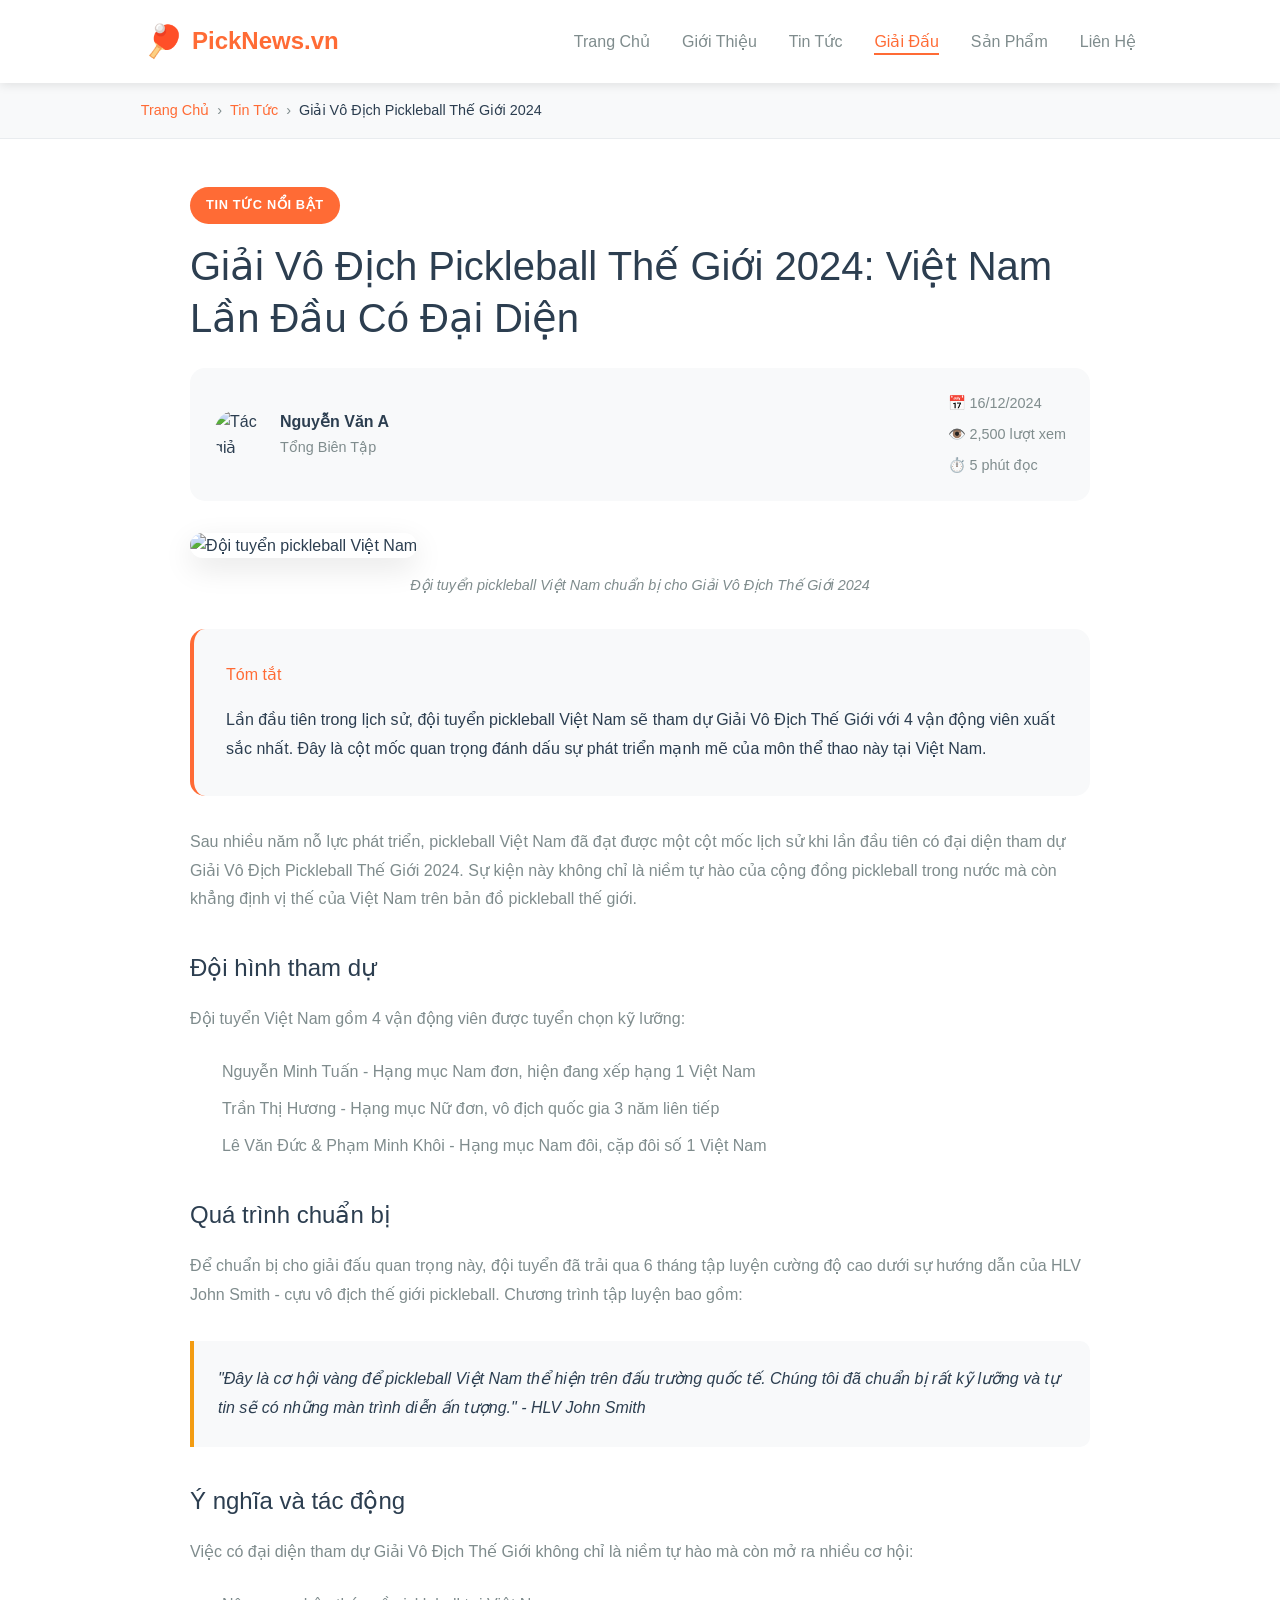
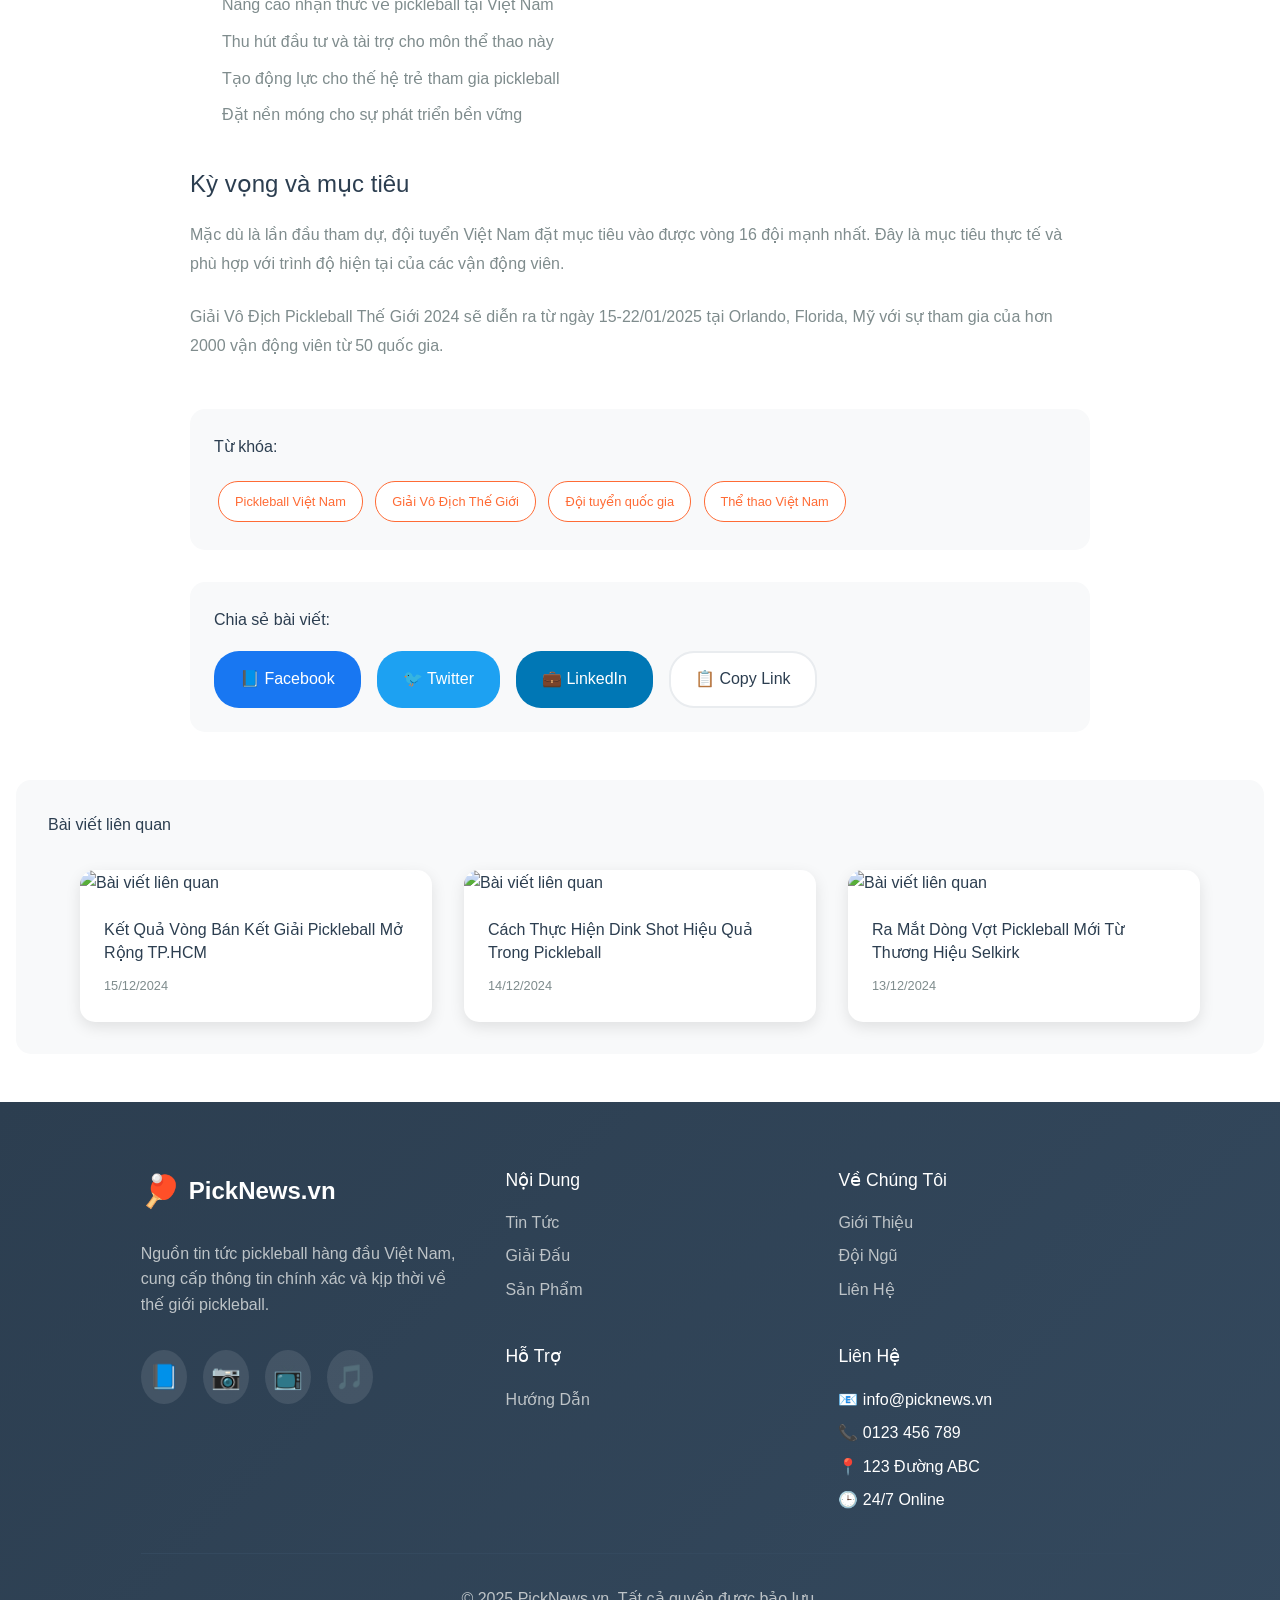
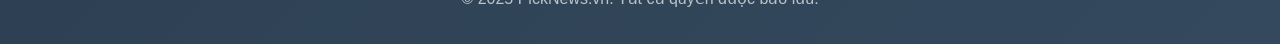
==== chi-tiet-tin-tuc.html @ 02cec7b0 "09" ====
<!DOCTYPE html>
<html lang="vi">
<head>
    <meta charset="UTF-8">
    <meta name="viewport" content="width=device-width, initial-scale=1.0">
    <title>Giải Vô Địch Pickleball Thế Giới 2024 - PickNews.vn</title>
    <link rel="stylesheet" href="./asset/css/reset.css">
    <link rel="stylesheet" href="./asset/css/style.css">
</head>
<body>
    <nav class="navbar">
        <div class="nav-content">
            <div class="logo">
                <span class="logo-icon">🏓</span>
                <span class="logo-text">PickNews.vn</span>
            </div>
            <button class="mobile-menu-btn" aria-label="Toggle menu">
                <span></span>
                <span></span>
                <span></span>
            </button>
            <ul class="nav-links">
                <li><a href="index.html" class="nav-link">Trang Chủ</a></li>
                <li><a href="gioi-thieu.html" class="nav-link">Giới Thiệu</a></li>
                <li><a href="tin-tuc.html" class="nav-link">Tin Tức</a></li>
                <li><a href="giai-dau.html" class="nav-link active">Giải Đấu</a></li>
                <li><a href="san-pham.html" class="nav-link">Sản Phẩm</a></li>
                <li><a href="lien-he.html" class="nav-link">Liên Hệ</a></li>
                <!-- <li><a href="lien-he.html" class="nav-link cta-button">Liên Hệ</a></li> -->
            </ul>
        </div>
    </nav>

    <!-- Breadcrumb -->
    <section class="breadcrumb">
        <div class="breadcrumb-content">
            <a href="index.html">Trang Chủ</a>
            <span>›</span>
            <a href="tin-tuc.html">Tin Tức</a>
            <span>›</span>
            <span>Giải Vô Địch Pickleball Thế Giới 2024</span>
        </div>
    </section>

    <!-- Article Detail -->
    <article class="article-detail">
        <div class="article-container">
            <div class="article-header">
                <span class="article-category">Tin Tức Nổi Bật</span>
                <h1>Giải Vô Địch Pickleball Thế Giới 2024: Việt Nam Lần Đầu Có Đại Diện</h1>
                <div class="article-meta">
                    <div class="author-info">
                        <img src="https://images.pexels.com/photos/220453/pexels-photo-220453.jpeg?auto=compress&cs=tinysrgb&w=100&h=100&dpr=2" alt="Tác giả">
                        <div>
                            <span class="author-name">Nguyễn Văn A</span>
                            <span class="author-title">Tổng Biên Tập</span>
                        </div>
                    </div>
                    <div class="article-stats">
                        <span class="article-date">📅 16/12/2024</span>
                        <span class="article-views">👁️ 2,500 lượt xem</span>
                        <span class="reading-time">⏱️ 5 phút đọc</span>
                    </div>
                </div>
            </div>

            <div class="article-image">
                <img src="https://images.pexels.com/photos/8007401/pexels-photo-8007401.jpeg?auto=compress&cs=tinysrgb&w=1200&h=600&dpr=2" alt="Đội tuyển pickleball Việt Nam">
                <p class="image-caption">Đội tuyển pickleball Việt Nam chuẩn bị cho Giải Vô Địch Thế Giới 2024</p>
            </div>

            <div class="article-content">
                <div class="article-summary">
                    <h3>Tóm tắt</h3>
                    <p>Lần đầu tiên trong lịch sử, đội tuyển pickleball Việt Nam sẽ tham dự Giải Vô Địch Thế Giới với 4 vận động viên xuất sắc nhất. Đây là cột mốc quan trọng đánh dấu sự phát triển mạnh mẽ của môn thể thao này tại Việt Nam.</p>
                </div>

                <div class="article-body">
                    <p>Sau nhiều năm nỗ lực phát triển, pickleball Việt Nam đã đạt được một cột mốc lịch sử khi lần đầu tiên có đại diện tham dự Giải Vô Địch Pickleball Thế Giới 2024. Sự kiện này không chỉ là niềm tự hào của cộng đồng pickleball trong nước mà còn khẳng định vị thế của Việt Nam trên bản đồ pickleball thế giới.</p>

                    <h3>Đội hình tham dự</h3>
                    <p>Đội tuyển Việt Nam gồm 4 vận động viên được tuyển chọn kỹ lưỡng:</p>
                    <ul>
                        <li><strong>Nguyễn Minh Tuấn</strong> - Hạng mục Nam đơn, hiện đang xếp hạng 1 Việt Nam</li>
                        <li><strong>Trần Thị Hương</strong> - Hạng mục Nữ đơn, vô địch quốc gia 3 năm liên tiếp</li>
                        <li><strong>Lê Văn Đức & Phạm Minh Khôi</strong> - Hạng mục Nam đôi, cặp đôi số 1 Việt Nam</li>
                    </ul>

                    <h3>Quá trình chuẩn bị</h3>
                    <p>Để chuẩn bị cho giải đấu quan trọng này, đội tuyển đã trải qua 6 tháng tập luyện cường độ cao dưới sự hướng dẫn của HLV John Smith - cựu vô địch thế giới pickleball. Chương trình tập luyện bao gồm:</p>
                    
                    <blockquote>
                        "Đây là cơ hội vàng để pickleball Việt Nam thể hiện trên đấu trường quốc tế. Chúng tôi đã chuẩn bị rất kỹ lưỡng và tự tin sẽ có những màn trình diễn ấn tượng." - HLV John Smith
                    </blockquote>

                    <h3>Ý nghĩa và tác động</h3>
                    <p>Việc có đại diện tham dự Giải Vô Địch Thế Giới không chỉ là niềm tự hào mà còn mở ra nhiều cơ hội:</p>
                    <ol>
                        <li>Nâng cao nhận thức về pickleball tại Việt Nam</li>
                        <li>Thu hút đầu tư và tài trợ cho môn thể thao này</li>
                        <li>Tạo động lực cho thế hệ trẻ tham gia pickleball</li>
                        <li>Đặt nền móng cho sự phát triển bền vững</li>
                    </ol>

                    <h3>Kỳ vọng và mục tiêu</h3>
                    <p>Mặc dù là lần đầu tham dự, đội tuyển Việt Nam đặt mục tiêu vào được vòng 16 đội mạnh nhất. Đây là mục tiêu thực tế và phù hợp với trình độ hiện tại của các vận động viên.</p>

                    <p>Giải Vô Địch Pickleball Thế Giới 2024 sẽ diễn ra từ ngày 15-22/01/2025 tại Orlando, Florida, Mỹ với sự tham gia của hơn 2000 vận động viên từ 50 quốc gia.</p>
                </div>

                <div class="article-tags">
                    <h4>Từ khóa:</h4>
                    <span class="tag">Pickleball Việt Nam</span>
                    <span class="tag">Giải Vô Địch Thế Giới</span>
                    <span class="tag">Đội tuyển quốc gia</span>
                    <span class="tag">Thể thao Việt Nam</span>
                </div>

                <div class="article-share">
                    <h4>Chia sẻ bài viết:</h4>
                    <div class="share-buttons">
                        <a href="#" class="share-btn facebook">📘 Facebook</a>
                        <a href="#" class="share-btn twitter">🐦 Twitter</a>
                        <a href="#" class="share-btn linkedin">💼 LinkedIn</a>
                        <a href="#" class="share-btn copy">📋 Copy Link</a>
                    </div>
                </div>
            </div>
        </div>

        <!-- Related Articles -->
        <section class="related-articles">
            <h3>Bài viết liên quan</h3>
            <div class="related-grid">
                <article class="related-card">
                    <img src="https://images.pexels.com/photos/8007398/pexels-photo-8007398.jpeg?auto=compress&cs=tinysrgb&w=400&h=250&dpr=2" alt="Bài viết liên quan">
                    <div class="related-content">
                        <h4>Kết Quả Vòng Bán Kết Giải Pickleball Mở Rộng TP.HCM</h4>
                        <span class="related-date">15/12/2024</span>
                    </div>
                </article>
                <article class="related-card">
                    <img src="https://images.pexels.com/photos/8007399/pexels-photo-8007399.jpeg?auto=compress&cs=tinysrgb&w=400&h=250&dpr=2" alt="Bài viết liên quan">
                    <div class="related-content">
                        <h4>Cách Thực Hiện Dink Shot Hiệu Quả Trong Pickleball</h4>
                        <span class="related-date">14/12/2024</span>
                    </div>
                </article>
                <article class="related-card">
                    <img src="https://images.pexels.com/photos/8007400/pexels-photo-8007400.jpeg?auto=compress&cs=tinysrgb&w=400&h=250&dpr=2" alt="Bài viết liên quan">
                    <div class="related-content">
                        <h4>Ra Mắt Dòng Vợt Pickleball Mới Từ Thương Hiệu Selkirk</h4>
                        <span class="related-date">13/12/2024</span>
                    </div>
                </article>
            </div>
        </section>
    </article>

    <footer class="footer">
        <div class="footer-content">
            <div class="footer-brand">
                <div class="logo">
                    <span class="logo-icon">🏓</span>
                    <span class="logo-text">PickNews.vn</span>
                </div>
                <p>Nguồn tin tức pickleball hàng đầu Việt Nam, cung cấp thông tin chính xác và kịp thời về thế giới pickleball.</p>
                <div class="social-links">
                    <a href="#" aria-label="Facebook">📘</a>
                    <a href="#" aria-label="Instagram">📷</a>
                    <a href="#" aria-label="YouTube">📺</a>
                    <a href="#" aria-label="TikTok">🎵</a>
                </div>
            </div>
            <div class="footer-links">
                <div class="link-group">
                    <h4>Nội Dung</h4>
                    <ul>
                        <li><a href="tin-tuc.html">Tin Tức</a></li>
                        <li><a href="giai-dau.html">Giải Đấu</a></li>
                        <li><a href="san-pham.html">Sản Phẩm</a></li>
                    </ul>
                </div>
                <div class="link-group">
                    <h4>Về Chúng Tôi</h4>
                    <ul>
                        <li><a href="gioi-thieu.html">Giới Thiệu</a></li>
                        <li><a href="#">Đội Ngũ</a></li>
                        <li><a href="lien-he.html">Liên Hệ</a></li>
                </div>
                <div class="link-group">
                    <h4>Hỗ Trợ</h4>
                    <ul>
                        <li><a href="#">Hướng Dẫn</a></li>
                    </ul>
                </div>
                <div class="link-group">
                    <h4>Liên Hệ</h4>
                    <ul>
                        <li>📧 info@picknews.vn</li>
                        <li>📞 0123 456 789</li>
                        <li>📍 123 Đường ABC</li>
                        <li>🕒 24/7 Online</li>
                    </ul>
                </div>
            </div>
        </div>
        <div class="footer-bottom">
            <p>&copy; 2025 PickNews.vn. Tất cả quyền được bảo lưu.</p>
        </div>
    </footer>

    <script src="./asset/js/main.js"></script>
</body>
</html>
---- asset/css/style.css ----
/* Reset and base styles */
:root {
    --primary-color: #ff6b35;
    --primary-dark: #e55a2b;
    --secondary-color: #4a90e2;
    --accent-color: #f39c12;
    --text-primary: #2c3e50;
    --text-secondary: #7f8c8d;
    --bg-light: #f8f9fa;
    --white: #ffffff;
    --success: #27ae60;
    --warning: #f39c12;
    --error: #e74c3c;
    --shadow: rgba(0, 0, 0, 0.1);
    --shadow-hover: rgba(0, 0, 0, 0.15);
    --border-light: #e9ecef;
    --max-width-page: calc(100% - 20%);
}

* {
    margin: 0;
    padding: 0;
    box-sizing: border-box;
}

html {
    scroll-behavior: smooth;
}

body {
    font-family: -apple-system, BlinkMacSystemFont, 'Segoe UI', Roboto, 'Helvetica Neue', Arial, sans-serif;
    line-height: 1.6;
    color: var(--text-primary);
}

/* Navigation */
.navbar {
    position: sticky;
    top: 0;
    background: var(--white);
    box-shadow: 0 2px 10px var(--shadow);
    z-index: 1000;
    transition: all 0.3s ease;
}

.nav-content {
    /* max-width: 1880px; */
    max-width: var(--max-width-page);
    margin: 0 auto;
    padding: 1rem;
    display: flex;
    justify-content: space-between;
    align-items: center;
}

.logo {
    display: flex;
    align-items: center;
    font-weight: 700;
    font-size: 1.5rem;
    color: var(--primary-color);
    text-decoration: none;
}

.logo-icon {
    margin-right: 0.5rem;
    font-size: 2rem;
}

.nav-links {
    display: flex;
    list-style: none;
    align-items: center;
    gap: 2rem;
}

.nav-links a {
    text-decoration: none;
    color: var(--text-secondary);
    font-weight: 500;
    transition: color 0.3s ease;
    position: relative;
}

.nav-links a:hover,
.nav-links a.active {
    color: var(--primary-color);
}

.nav-links a::after {
    content: '';
    position: absolute;
    width: 0;
    height: 2px;
    bottom: -5px;
    left: 0;
    background-color: var(--primary-color);
    transition: width 0.3s ease;
}

.nav-links a:hover::after,
.nav-links a.active::after {
    width: 100%;
}

.cta-button {
    background: var(--primary-color) !important;
    color: var(--white) !important;
    padding: 0.75rem 1.5rem !important;
    border-radius: 25px !important;
    transition: all 0.3s ease !important;
    box-shadow: 0 4px 15px rgba(255, 107, 53, 0.3);
}

.cta-button:hover {
    background: var(--primary-dark) !important;
    transform: translateY(-2px);
    box-shadow: 0 6px 20px rgba(255, 107, 53, 0.4);
}

.cta-button::after {
    display: none !important;
}

.mobile-menu-btn {
    display: none;
    background: none;
    border: none;
    cursor: pointer;
    padding: 0.5rem;
}

.mobile-menu-btn span {
    display: block;
    width: 24px;
    height: 3px;
    background: var(--primary-color);
    margin: 4px 0;
    transition: 0.3s;
    border-radius: 2px;
}
/* breadcrumb */
.breadcrumb {
    background: var(--bg-light);
    padding: 1rem;
    border-bottom: 1px solid var(--border-light);
}

.breadcrumb-content {
    max-width: var(--max-width-page);
    margin: 0 auto;
    display: flex;
    align-items: center;
    gap: 0.5rem;
    font-size: 0.9rem;
}

.breadcrumb-content a {
    color: var(--primary-color);
    text-decoration: none;
    transition: color 0.3s ease;
}

.breadcrumb-content a:hover {
    color: var(--primary-dark);
}

.breadcrumb-content span:not(:last-child) {
    color: var(--text-secondary);
}

.breadcrumb-content span:last-child {
    color: var(--text-primary);
    font-weight: 500;
}


/* Page Header */
.page-header {
    background: linear-gradient(135deg, var(--primary-color), var(--primary-dark));
    color: var(--white);
    padding: 2rem 1rem 2rem;
    text-align: center;
}

.page-header-content h1 {
    font-size: 3rem;
    font-weight: 800;
    margin-bottom: 1rem;
}

.page-header-content p {
    font-size: 1.2rem;
    opacity: 0.9;
    max-width: calc(100% - 30%);
    margin: 0 auto;
}

/* Hero Section */
.hero {
    display: grid;
    grid-template-columns: 1fr 1fr;
    gap: 3rem;
    /* max-width: 1280px; */
    max-width: var(--max-width-page);
    margin: 0 auto;
    padding: 5rem 1rem;
    align-items: center;
    min-height: 80vh;
}

.hero-content h1 {
    font-size: 3.5rem;
    line-height: 1.2;
    margin-bottom: 1.5rem;
    font-weight: 800;
}

.highlight {
    color: var(--primary-color);
    position: relative;
}

.highlight::after {
    content: '';
    position: absolute;
    bottom: 0;
    left: 0;
    width: 100%;
    height: 3px;
    background: linear-gradient(90deg, var(--primary-color), var(--accent-color));
    border-radius: 2px;
}

.hero-content p {
    font-size: 1.25rem;
    color: var(--text-secondary);
    margin-bottom: 2.5rem;
    line-height: 1.7;
}

.cta-buttons {
    display: flex;
    gap: 1rem;
    flex-wrap: wrap;
}

.primary-button, .secondary-button {
    display: inline-flex;
    align-items: center;
    padding: 1rem 2rem;
    border-radius: 25px;
    font-weight: 600;
    text-decoration: none;
    transition: all 0.3s ease;
    font-size: 1.1rem;
}

.primary-button {
    background: linear-gradient(135deg, var(--primary-color), var(--primary-dark));
    color: var(--white);
    box-shadow: 0 4px 15px rgba(255, 107, 53, 0.3);
}

.primary-button:hover {
    transform: translateY(-3px);
    box-shadow: 0 8px 25px rgba(255, 107, 53, 0.4);
}

.secondary-button {
    background: var(--white);
    color: var(--primary-color);
    border: 2px solid var(--primary-color);
}

.secondary-button:hover {
    background: var(--primary-color);
    color: var(--white);
    transform: translateY(-2px);
}

.hero-image img {
    width: 100%;
    height: auto;
    border-radius: 20px;
    box-shadow: 0 20px 40px var(--shadow);
    transition: transform 0.3s ease;
}

.hero-image img:hover {
    transform: scale(1.02);
}

/* Stats Section */
.stats-section {
    background: var(--bg-light);
    padding: 3rem 1rem;
}

.stats-container {
    /* max-width: 1280px; */
    max-width: var(--max-width-page);
    margin: 0 auto;
    display: grid;
    grid-template-columns: repeat(auto-fit, minmax(200px, 1fr));
    gap: 2rem;
}

.stat-item {
    text-align: center;
    padding: 2rem;
    background: var(--white);
    border-radius: 15px;
    box-shadow: 0 10px 30px var(--shadow);
    transition: transform 0.3s ease;
}

.stat-item:hover {
    transform: translateY(-5px);
}

.stat-number {
    display: block;
    font-size: 2.5rem;
    font-weight: 800;
    color: var(--primary-color);
    margin-bottom: 0.5rem;
}

.stat-label {
    font-size: 1rem;
    color: var(--text-secondary);
    text-transform: uppercase;
    letter-spacing: 0.05em;
    font-weight: 600;
}

/* Section Header */
.section-header {
    text-align: center;
    max-width: 600px;
    margin: 0 auto 4rem;
}

.section-header h2 {
    color: var(--primary-color);
    font-size: 1rem;
    text-transform: uppercase;
    letter-spacing: 0.1em;
    margin-bottom: 1rem;
    font-weight: 600;
}

.section-header p {
    font-size: 2.5rem;
    font-weight: 800;
    color: var(--text-primary);
    line-height: 1.3;
}

/* Featured News */
.featured-news {
    padding: 5rem 1rem;
    background: var(--white);
}

.news-grid {
    display: grid;
    grid-template-columns: repeat(auto-fit, minmax(350px, 1fr));
    gap: 2rem;
    /* max-width: 1280px; */
    max-width: var(--max-width-page);
    margin: 0 auto;
}

.news-card {
    background: var(--white);
    border-radius: 20px;
    overflow: hidden;
    box-shadow: 0 10px 30px var(--shadow);
    transition: all 0.3s ease;
    border: 1px solid var(--border-light);
}

.news-card:hover {
    transform: translateY(-10px);
    box-shadow: 0 20px 40px var(--shadow-hover);
}

.news-card.featured {
    grid-column: span 2;
    display: grid;
    grid-template-columns: 1fr 1fr;
    gap: 0;
}

.news-card img {
    width: 100%;
    height: 250px;
    object-fit: cover;
}

.news-card.featured img {
    height: 100%;
}

.news-content {
    padding: 2rem;
}

.news-category {
    display: inline-block;
    background: var(--primary-color);
    color: var(--white);
    padding: 0.5rem 1rem;
    border-radius: 20px;
    font-size: 0.8rem;
    font-weight: 600;
    text-transform: uppercase;
    letter-spacing: 0.05em;
    margin-bottom: 1rem;
}

.news-category.featured {
    background: var(--accent-color);
}

.news-card h3 {
    font-size: 1.3rem;
    margin-bottom: 1rem;
    color: var(--text-primary);
    line-height: 1.4;
}

.news-card.featured h3 {
    font-size: 1.5rem;
}

.news-card p {
    color: var(--text-secondary);
    margin-bottom: 1.5rem;
    line-height: 1.6;
}

.news-meta {
    display: flex;
    align-items: center;
    gap: 1rem;
    font-size: 0.9rem;
    color: var(--text-secondary);
    margin-bottom: 1rem;
}

.read-more {
    color: var(--primary-color);
    text-decoration: none;
    font-weight: 600;
    transition: color 0.3s ease;
}

.read-more:hover {
    color: var(--primary-dark);
}

.section-cta {
    text-align: center;
    margin-top: 3rem;
}

.news-btn{
    padding: 0.75rem 1.5rem;
    border-radius: 25px;
    text-decoration: none;
    font-weight: 600;
    transition: all 0.3s ease;
    text-align: center;
    margin-left: auto;
    width: 150px;
    background: var(--primary-color);
    color: var(--white);
}
.news-btn:hover{
    background: var(--primary-dark);
    transform: translateY(-2px);
}

/* Quick Links */
.quick-links {
    background: var(--bg-light);
    padding: 5rem 1rem;
}

.quick-links-grid {
    display: grid;
    grid-template-columns: repeat(auto-fit, minmax(250px, 1fr));
    gap: 2rem;
    /* max-width: 1280px; */
    max-width: var(--max-width-page);
    margin: 0 auto;
}

.quick-link-card {
    background: var(--white);
    padding: 2.5rem;
    border-radius: 20px;
    text-align: center;
    text-decoration: none;
    color: var(--text-primary);
    box-shadow: 0 10px 30px var(--shadow);
    transition: all 0.3s ease;
    border: 1px solid var(--border-light);
}

.quick-link-card:hover {
    transform: translateY(-10px);
    box-shadow: 0 20px 40px var(--shadow-hover);
    color: var(--text-primary);
}

.quick-link-icon {
    font-size: 3rem;
    margin-bottom: 1.5rem;
}

.quick-link-card h3 {
    font-size: 1.3rem;
    margin-bottom: 1rem;
    color: var(--primary-color);
}

.quick-link-card p {
    color: var(--text-secondary);
    line-height: 1.6;
}


/* Article Detail */
.article-detail {
    padding: 3rem 1rem;
    background: var(--white);
}

.article-container {
    max-width: 900px;
    margin: 0 auto;
}

.article-header {
    margin-bottom: 2rem;
}

.article-category {
    display: inline-block;
    background: var(--primary-color);
    color: var(--white);
    padding: 0.5rem 1rem;
    border-radius: 20px;
    font-size: 0.8rem;
    font-weight: 600;
    text-transform: uppercase;
    letter-spacing: 0.05em;
    margin-bottom: 1rem;
}

.article-header h1 {
    font-size: 2.5rem;
    line-height: 1.3;
    margin-bottom: 1.5rem;
    color: var(--text-primary);
}

.article-meta {
    display: flex;
    justify-content: space-between;
    align-items: center;
    padding: 1.5rem;
    background: var(--bg-light);
    border-radius: 15px;
    margin-bottom: 2rem;
}

.author-info {
    display: flex;
    align-items: center;
    gap: 1rem;
}

.author-info img {
    width: 50px;
    height: 50px;
    border-radius: 50%;
    object-fit: cover;
}

.author-name {
    display: block;
    font-weight: 600;
    color: var(--text-primary);
}

.author-title {
    font-size: 0.9rem;
    color: var(--text-secondary);
}

.article-stats {
    display: flex;
    flex-direction: column;
    gap: 0.5rem;
    font-size: 0.9rem;
    color: var(--text-secondary);
}

.article-image {
    margin-bottom: 2rem;
}

.article-image img {
    width: 100%;
    height: auto;
    border-radius: 15px;
    box-shadow: 0 10px 30px var(--shadow);
}

.image-caption {
    text-align: center;
    font-style: italic;
    color: var(--text-secondary);
    margin-top: 1rem;
    font-size: 0.9rem;
}

.article-content {
    line-height: 1.8;
}

.article-summary {
    background: var(--bg-light);
    padding: 2rem;
    border-radius: 15px;
    margin-bottom: 2rem;
    border-left: 4px solid var(--primary-color);
}

.article-summary h3 {
    color: var(--primary-color);
    margin-bottom: 1rem;
}

.article-body h3 {
    color: var(--text-primary);
    margin: 2rem 0 1rem;
    font-size: 1.5rem;
}

.article-body p {
    margin-bottom: 1.5rem;
    color: var(--text-secondary);
}

.article-body ul,
.article-body ol {
    margin: 1.5rem 0;
    padding-left: 2rem;
}

.article-body li {
    margin-bottom: 0.5rem;
    color: var(--text-secondary);
}

.article-body blockquote {
    background: var(--bg-light);
    border-left: 4px solid var(--accent-color);
    padding: 1.5rem;
    margin: 2rem 0;
    font-style: italic;
    border-radius: 0 10px 10px 0;
}

.article-tags {
    margin: 3rem 0 2rem;
    padding: 1.5rem;
    background: var(--bg-light);
    border-radius: 15px;
}

.article-tags h4 {
    margin-bottom: 1rem;
    color: var(--text-primary);
}

.tag {
    display: inline-block;
    background: var(--white);
    color: var(--primary-color);
    padding: 0.5rem 1rem;
    border-radius: 20px;
    font-size: 0.8rem;
    margin: 0.25rem;
    border: 1px solid var(--primary-color);
    transition: all 0.3s ease;
}

.tag:hover {
    background: var(--primary-color);
    color: var(--white);
}

.article-share {
    margin: 2rem 0;
    padding: 1.5rem;
    background: var(--bg-light);
    border-radius: 15px;
}

.article-share h4 {
    margin-bottom: 1rem;
    color: var(--text-primary);
}

.share-buttons {
    display: flex;
    gap: 1rem;
    flex-wrap: wrap;
}

.share-btn {
    display: flex;
    align-items: center;
    gap: 0.5rem;
    padding: 0.75rem 1.5rem;
    border-radius: 25px;
    text-decoration: none;
    font-weight: 500;
    transition: all 0.3s ease;
    border: 2px solid transparent;
}

.share-btn.facebook {
    background: #1877f2;
    color: var(--white);
}

.share-btn.twitter {
    background: #1da1f2;
    color: var(--white);
}

.share-btn.linkedin {
    background: #0077b5;
    color: var(--white);
}

.share-btn.copy {
    background: var(--white);
    color: var(--text-primary);
    border-color: var(--border-light);
}

.share-btn:hover {
    transform: translateY(-2px);
    box-shadow: 0 5px 15px var(--shadow);
}

/* Tournament Detail */
.tournament-detail {
    padding: 3rem 1rem;
    background: var(--white);
}

.tournament-detail-container {
    max-width: var(--max-width-page);
    margin: 0 auto;
}

.tournament-hero {
    display: grid;
    grid-template-columns: 1fr 1fr;
    gap: 3rem;
    margin-bottom: 3rem;
    align-items: center;
}

.tournament-hero-image {
    position: relative;
    overflow: hidden;
    border-radius: 20px;
}

.tournament-hero-image img {
    width: 100%;
    height: 400px;
    object-fit: cover;
}

.tournament-status-badge {
    position: absolute;
    top: 1rem;
    right: 1rem;
}

.status {
    padding: 0.75rem 1.5rem;
    border-radius: 25px;
    font-weight: 600;
    font-size: 0.9rem;
    text-transform: uppercase;
    letter-spacing: 0.05em;
}

.status.upcoming {
    background: var(--secondary-color);
    color: var(--white);
}

.status.ongoing {
    background: var(--error);
    color: var(--white);
    animation: pulse 2s infinite;
}

.status.completed {
    background: var(--success);
    color: var(--white);
}

.tournament-hero-content h1 {
    font-size: 2.5rem;
    margin-bottom: 1rem;
    color: var(--text-primary);
    line-height: 1.3;
}

.tournament-description {
    font-size: 1.1rem;
    color: var(--text-secondary);
    margin-bottom: 2rem;
    line-height: 1.7;
}

.tournament-quick-info {
    display: grid;
    grid-template-columns: repeat(2, 1fr);
    gap: 1.5rem;
    margin-bottom: 2rem;
}

.info-item {
    display: flex;
    align-items: center;
    gap: 1rem;
    padding: 1rem;
    background: var(--bg-light);
    border-radius: 10px;
}

.info-icon {
    font-size: 1.5rem;
    flex-shrink: 0;
}

.info-item strong {
    display: block;
    color: var(--text-primary);
    margin-bottom: 0.25rem;
}

.info-item span:last-child {
    color: var(--text-secondary);
    font-size: 0.9rem;
}

.tournament-actions {
    display: flex;
    gap: 1rem;
    flex-wrap: wrap;
}

/* Tournament Tabs */
.tournament-tabs {
    display: flex;
    gap: 1rem;
    margin-bottom: 2rem;
    border-bottom: 2px solid var(--border-light);
    overflow-x: auto;
}

.tournament-tab-btn {
    background: none;
    border: none;
    padding: 1rem 2rem;
    font-weight: 600;
    color: var(--text-secondary);
    cursor: pointer;
    transition: all 0.3s ease;
    border-bottom: 3px solid transparent;
    white-space: nowrap;
}

.tournament-tab-btn:hover,
.tournament-tab-btn.active {
    color: var(--primary-color);
    border-bottom-color: var(--primary-color);
}

.tournament-tab-content {
    min-height: 400px;
}

.tab-panel {
    display: none;
}

.tab-panel.active {
    display: block;
}

/* Overview Content */
.overview-content {
    display: grid;
    grid-template-columns: 2fr 1fr;
    gap: 3rem;
}

.overview-main h3,
.overview-main h4 {
    color: var(--text-primary);
    margin-bottom: 1rem;
}

.overview-main h3 {
    font-size: 1.8rem;
}

.overview-main h4 {
    font-size: 1.3rem;
    margin-top: 2rem;
}

.overview-main p {
    color: var(--text-secondary);
    margin-bottom: 1.5rem;
    line-height: 1.7;
}

.overview-main ul {
    margin: 1.5rem 0;
    padding-left: 1.5rem;
}

.overview-main li {
    color: var(--text-secondary);
    margin-bottom: 0.5rem;
}

.overview-sidebar {
    display: flex;
    flex-direction: column;
    gap: 2rem;
}

.info-box {
    background: var(--bg-light);
    padding: 2rem;
    border-radius: 15px;
}

.info-box h4 {
    color: var(--text-primary);
    margin-bottom: 1.5rem;
    font-size: 1.2rem;
}

.contact-item {
    display: flex;
    align-items: center;
    gap: 0.75rem;
    margin-bottom: 1rem;
    color: var(--text-secondary);
}

.contact-icon {
    font-size: 1.2rem;
}

.sponsors {
    display: flex;
    flex-direction: column;
    gap: 0.75rem;
}

.sponsor-item {
    padding: 0.75rem;
    background: var(--white);
    border-radius: 8px;
    font-weight: 500;
    color: var(--text-primary);
}

/* Schedule Content */
.schedule-content h3 {
    color: var(--text-primary);
    margin-bottom: 2rem;
    font-size: 1.8rem;
}

.schedule-day {
    margin-bottom: 3rem;
}

.schedule-day h4 {
    color: var(--primary-color);
    margin-bottom: 1.5rem;
    font-size: 1.3rem;
    padding-bottom: 0.5rem;
    border-bottom: 2px solid var(--primary-color);
}

.schedule-events {
    display: flex;
    flex-direction: column;
    gap: 1rem;
}

.schedule-event {
    display: grid;
    grid-template-columns: 120px 1fr 150px;
    gap: 1rem;
    padding: 1rem;
    background: var(--bg-light);
    border-radius: 10px;
    align-items: center;
}

.event-time {
    font-weight: 600;
    color: var(--primary-color);
    font-size: 0.9rem;
}

.event-title {
    color: var(--text-primary);
    font-weight: 500;
}

.event-location {
    color: var(--text-secondary);
    font-size: 0.9rem;
    text-align: right;
}

/* Categories Content */
.categories-content h3 {
    color: var(--text-primary);
    margin-bottom: 2rem;
    font-size: 1.8rem;
}

.categories-grid {
    display: grid;
    grid-template-columns: repeat(auto-fit, minmax(300px, 1fr));
    gap: 2rem;
}

.category-card {
    background: var(--white);
    border: 2px solid var(--border-light);
    border-radius: 15px;
    padding: 2rem;
    transition: all 0.3s ease;
}

.category-card:hover {
    border-color: var(--primary-color);
    transform: translateY(-5px);
    box-shadow: 0 10px 30px var(--shadow);
}

.category-card h4 {
    color: var(--primary-color);
    margin-bottom: 1.5rem;
    font-size: 1.3rem;
}

.category-details p {
    margin-bottom: 0.75rem;
    color: var(--text-secondary);
}

.category-details strong {
    color: var(--text-primary);
}

/* Prizes Content */
.prizes-content h3 {
    color: var(--text-primary);
    margin-bottom: 2rem;
    font-size: 1.8rem;
}

.prize-breakdown {
    display: flex;
    flex-direction: column;
    gap: 3rem;
}

.prize-category h4 {
    color: var(--primary-color);
    margin-bottom: 1.5rem;
    font-size: 1.3rem;
}

.prize-list {
    display: flex;
    flex-direction: column;
    gap: 1rem;
}

.prize-item {
    display: flex;
    justify-content: space-between;
    align-items: center;
    padding: 1rem 1.5rem;
    background: var(--bg-light);
    border-radius: 10px;
    border-left: 4px solid var(--border-light);
}

.prize-item.gold {
    border-left-color: #ffd700;
    background: linear-gradient(90deg, rgba(255, 215, 0, 0.1), var(--bg-light));
}

.prize-item.silver {
    border-left-color: #c0c0c0;
    background: linear-gradient(90deg, rgba(192, 192, 192, 0.1), var(--bg-light));
}

.prize-item.bronze {
    border-left-color: #cd7f32;
    background: linear-gradient(90deg, rgba(205, 127, 50, 0.1), var(--bg-light));
}

.position {
    font-weight: 600;
    color: var(--text-primary);
}

.amount {
    font-weight: 700;
    color: var(--primary-color);
    font-size: 1.1rem;
}

.additional-prizes {
    margin-top: 2rem;
}

.additional-prizes h4 {
    color: var(--text-primary);
    margin-bottom: 1.5rem;
    font-size: 1.3rem;
}

.special-prizes {
    display: flex;
    flex-direction: column;
    gap: 1rem;
}

.special-prize {
    display: flex;
    justify-content: space-between;
    align-items: center;
    padding: 1rem 1.5rem;
    background: var(--white);
    border: 2px solid var(--accent-color);
    border-radius: 10px;
}

.prize-name {
    font-weight: 600;
    color: var(--text-primary);
}

.prize-desc {
    color: var(--accent-color);
    font-weight: 600;
}

/* Registration Content */
.registration-content h3 {
    color: var(--text-primary);
    margin-bottom: 2rem;
    font-size: 1.8rem;
}

.registration-info {
    display: grid;
    grid-template-columns: repeat(auto-fit, minmax(300px, 1fr));
    gap: 2rem;
    margin-bottom: 3rem;
}

.registration-steps h4,
.registration-requirements h4,
.registration-fees h4,
.payment-info h4 {
    color: var(--primary-color);
    margin-bottom: 1rem;
    font-size: 1.2rem;
}

.registration-steps ol,
.registration-requirements ul {
    padding-left: 1.5rem;
}

.registration-steps li,
.registration-requirements li {
    margin-bottom: 0.75rem;
    color: var(--text-secondary);
    line-height: 1.6;
}

.fee-table {
    display: flex;
    flex-direction: column;
    gap: 0.75rem;
}

.fee-row {
    display: flex;
    justify-content: space-between;
    align-items: center;
    padding: 1rem;
    background: var(--bg-light);
    border-radius: 8px;
}

.fee-row span:first-child {
    color: var(--text-primary);
    font-weight: 500;
}

.fee-row span:last-child {
    color: var(--primary-color);
    font-weight: 600;
}

.bank-info {
    background: var(--bg-light);
    padding: 1.5rem;
    border-radius: 10px;
    border-left: 4px solid var(--primary-color);
}

.bank-info p {
    margin-bottom: 0.5rem;
    color: var(--text-secondary);
}

.bank-info strong {
    color: var(--text-primary);
}

.registration-cta {
    text-align: center;
    padding: 2rem;
    background: var(--bg-light);
    border-radius: 15px;
}

.tournament-btn.large {
    font-size: 1.2rem;
    padding: 1.25rem 3rem;
}

.deadline-note {
    margin-top: 1rem;
    color: var(--error);
    font-weight: 600;
}

/* Related Articles */
.related-articles {
    margin-top: 3rem;
    padding: 2rem;
    background: var(--bg-light);
    border-radius: 15px;
}

.related-articles h3 {
    margin-bottom: 2rem;
    color: var(--text-primary);
}

.related-grid {
    display: grid;
    grid-template-columns: repeat(auto-fit, minmax(250px, 1fr));
    gap: 1.5rem;
}

.related-card {
    background: var(--white);
    border-radius: 15px;
    overflow: hidden;
    box-shadow: 0 5px 15px var(--shadow);
    transition: transform 0.3s ease;
    text-decoration: none;
    color: inherit;
}

.related-card:hover {
    transform: translateY(-5px);
}

.related-card img {
    width: 100%;
    height: 150px;
    object-fit: cover;
}

.related-content {
    padding: 1.5rem;
}

.related-content h4 {
    font-size: 1rem;
    margin-bottom: 0.5rem;
    color: var(--text-primary);
    line-height: 1.4;
}

.related-date {
    font-size: 0.8rem;
    color: var(--text-secondary);
}

/* Product Detail */
.product-detail {
    padding: 3rem 1rem;
    background: var(--white);
}

.product-detail-container {
    max-width: var(--max-width-page);
    margin: 0 auto;
}

.product-gallery {
    display: grid;
    grid-template-columns: 1fr;
    gap: 1rem;
    margin-bottom: 3rem;
}

.main-image {
    position: relative;
    overflow: hidden;
    border-radius: 20px;
}

.main-image img {
    width: 100%;
    height: 500px;
    object-fit: cover;
}

.product-badges {
    position: absolute;
    top: 1rem;
    left: 1rem;
    display: flex;
    flex-direction: column;
    gap: 0.5rem;
}

.badge {
    padding: 0.5rem 1rem;
    border-radius: 20px;
    font-size: 0.8rem;
    font-weight: 600;
    text-transform: uppercase;
    color: var(--white);
}

.badge.featured {
    background: var(--accent-color);
}

.badge.bestseller {
    background: var(--success);
}

.thumbnail-images {
    display: flex;
    gap: 1rem;
    overflow-x: auto;
    padding: 1rem 0;
}

.thumbnail {
    width: 100px;
    height: 75px;
    object-fit: cover;
    border-radius: 8px;
    cursor: pointer;
    opacity: 0.7;
    transition: all 0.3s ease;
    border: 2px solid transparent;
    flex-shrink: 0;
}

.thumbnail:hover,
.thumbnail.active {
    opacity: 1;
    border-color: var(--primary-color);
}

.product-info {
    display: grid;
    grid-template-columns: 1fr 1fr;
    gap: 3rem;
    margin-bottom: 3rem;
}

.product-header {
    margin-bottom: 2rem;
}

.product-brand {
    color: var(--primary-color);
    font-weight: 600;
    text-transform: uppercase;
    font-size: 0.9rem;
    letter-spacing: 0.05em;
}

.product-info h1 {
    font-size: 2.2rem;
    margin: 0.5rem 0 1rem;
    color: var(--text-primary);
    line-height: 1.3;
}

.product-rating {
    display: flex;
    align-items: center;
    gap: 1rem;
    margin-bottom: 1.5rem;
}

.stars {
    color: var(--accent-color);
    font-size: 1.2rem;
}

.rating-score {
    font-weight: 600;
    color: var(--text-primary);
}

.rating-count {
    color: var(--text-secondary);
}

.view-reviews {
    color: var(--primary-color);
    text-decoration: none;
    font-weight: 500;
}

.view-reviews:hover {
    text-decoration: underline;
}

.product-price {
    margin-bottom: 1.5rem;
}

.current-price {
    font-size: 2rem;
    font-weight: 800;
    color: var(--primary-color);
    margin-right: 1rem;
}

.original-price {
    font-size: 1.2rem;
    color: var(--text-secondary);
    text-decoration: line-through;
    margin-right: 0.5rem;
}

.discount-percent {
    background: var(--error);
    color: var(--white);
    padding: 0.25rem 0.5rem;
    border-radius: 10px;
    font-size: 0.8rem;
    font-weight: 600;
}

.price-note {
    display: flex;
    flex-direction: column;
    gap: 0.25rem;
    margin-top: 0.5rem;
    font-size: 0.9rem;
}

.save-amount {
    color: var(--success);
    font-weight: 600;
}

.tax-note {
    color: var(--text-secondary);
}

.product-description {
    margin-bottom: 2rem;
    color: var(--text-secondary);
    line-height: 1.7;
}

.product-options {
    margin-bottom: 2rem;
}

.option-group {
    margin-bottom: 1.5rem;
}

.option-group label {
    display: block;
    margin-bottom: 0.75rem;
    font-weight: 600;
    color: var(--text-primary);
}

.option-buttons {
    display: flex;
    gap: 0.75rem;
    flex-wrap: wrap;
}

.option-btn {
    background: var(--white);
    border: 2px solid var(--border-light);
    padding: 0.75rem 1.5rem;
    border-radius: 25px;
    cursor: pointer;
    transition: all 0.3s ease;
    font-weight: 500;
    color: var(--text-secondary);
}

.option-btn:hover,
.option-btn.active {
    border-color: var(--primary-color);
    color: var(--primary-color);
    background: rgba(255, 107, 53, 0.1);
}

.color-options {
    display: flex;
    gap: 0.75rem;
}

.color-btn {
    width: 40px;
    height: 40px;
    border-radius: 50%;
    border: 3px solid transparent;
    cursor: pointer;
    transition: all 0.3s ease;
}

.color-btn:hover,
.color-btn.active {
    border-color: var(--primary-color);
    transform: scale(1.1);
}

.product-quantity {
    display: flex;
    align-items: center;
    gap: 1rem;
    justify-content: space-between;
    margin-bottom: 2rem;
}

.product-quantity label {
    font-weight: 600;
    color: var(--text-primary);
}

.quantity-controls {
    display: flex;
    align-items: center;
    border: 2px solid var(--border-light);
    border-radius: 25px;
    overflow: hidden;
}

.qty-btn {
    background: var(--bg-light);
    border: none;
    padding: 0.75rem 1rem;
    cursor: pointer;
    font-weight: 600;
    color: var(--text-primary);
    transition: background-color 0.3s ease;
}

.qty-btn:hover {
    background: var(--primary-color);
    color: var(--white);
}

#quantity {
    border: none;
    padding: 0.75rem;
    width: 60px;
    text-align: center;
    font-weight: 600;
    background: var(--white);
}

.stock-status {
    color: var(--success);
    font-weight: 500;
    font-size: 0.9rem;
}

.product-actions {
    display: flex;
    gap: 1rem;
    margin-bottom: 2rem;
    flex-wrap: wrap;
}

.action-btn {
    flex: 1;
    min-width: 150px;
    padding: 1rem 2rem;
    border-radius: 25px;
    border: none;
    font-weight: 600;
    cursor: pointer;
    transition: all 0.3s ease;
    display: flex;
    align-items: center;
    justify-content: center;
    gap: 0.5rem;
    text-decoration: none;
}

.action-btn.primary {
    background: var(--primary-color);
    color: var(--white);
}

.action-btn.primary:hover {
    background: var(--primary-dark);
    transform: translateY(-2px);
}

.action-btn.secondary {
    background: var(--white);
    color: var(--primary-color);
    border: 2px solid var(--primary-color);
}

.action-btn.secondary:hover {
    background: var(--primary-color);
    color: var(--white);
}

.action-btn.wishlist {
    background: var(--bg-light);
    color: var(--text-primary);
    border: 2px solid var(--border-light);
}

.action-btn.wishlist:hover,
.action-btn.wishlist.liked {
    background: var(--error);
    color: var(--white);
    border-color: var(--error);
}

.product-features {
    margin-bottom: 2rem;
}

.product-features h4 {
    color: var(--text-primary);
    margin-bottom: 1rem;
}

.product-features ul {
    list-style: none;
    padding: 0;
}

.product-features li {
    margin-bottom: 0.5rem;
    color: var(--text-secondary);
    line-height: 1.6;
}

.shipping-info {
    display: flex;
    flex-direction: column;
    gap: 1rem;
    padding: 1.5rem;
    background: var(--bg-light);
    border-radius: 15px;
}

.shipping-item {
    display: flex;
    align-items: center;
    gap: 1rem;
}

.shipping-icon {
    font-size: 1.5rem;
    flex-shrink: 0;
}

.shipping-item strong {
    display: block;
    color: var(--text-primary);
    margin-bottom: 0.25rem;
}

.shipping-item span:last-child {
    color: var(--text-secondary);
    font-size: 0.9rem;
}

/* Product Tabs */
.product-tabs {
    margin-top: 4rem;
}

.tab-buttons {
    display: flex;
    gap: 1rem;
    padding: 5px;
    justify-content: center;
    margin-bottom: 2rem;
    border-bottom: 2px solid var(--border-light);
    overflow-x: auto;
}

.tab-btn {
    background: none;
    border: none;
    padding: 1rem 2rem;
    font-weight: 600;
    color: var(--text-secondary);
    cursor: pointer;
    transition: all 0.3s ease;
    border-bottom: 3px solid transparent;
    white-space: nowrap;
}

.tab-btn:hover,
.tab-btn.active {
    color: var(--primary-color);
    border-bottom-color: var(--primary-color);
}

.tab-content {
    min-height: 400px;
}

.tab-panel {
    display: none;
}

.tab-panel.active {
    display: block;
}

/* Specifications */
.specifications-content h3 {
    color: var(--text-primary);
    margin-bottom: 2rem;
    font-size: 1.8rem;
}

.spec-grid {
    display: grid;
    grid-template-columns: repeat(auto-fit, minmax(300px, 1fr));
    gap: 2rem;
    margin-bottom: 3rem;
}

.spec-category h4 {
    color: var(--primary-color);
    margin-bottom: 1.5rem;
    font-size: 1.3rem;
}

.spec-table {
    display: flex;
    flex-direction: column;
    gap: 0.75rem;
}

.spec-row {
    display: flex;
    justify-content: space-between;
    align-items: center;
    padding: 1rem;
    background: var(--bg-light);
    border-radius: 8px;
}

.spec-label {
    color: var(--text-primary);
    font-weight: 500;
}

.spec-value {
    color: var(--text-secondary);
    font-weight: 600;
}

.technology-section h4 {
    color: var(--text-primary);
    margin-bottom: 1.5rem;
    font-size: 1.3rem;
}

.tech-features {
    display: grid;
    grid-template-columns: repeat(auto-fit, min max(250px, 1fr));
    gap: 2rem;
}

.tech-feature {
    padding: 1.5rem;
    background: var(--bg-light);
    border-radius: 15px;
    border-left: 4px solid var(--primary-color);
}

.tech-feature h5 {
    color: var(--primary-color);
    margin-bottom: 1rem;
    font-size: 1.1rem;
}

.tech-feature p {
    color: var(--text-secondary);
    line-height: 1.6;
}

/* Reviews */
.reviews-content {
    display: flex;
    flex-direction: column;
    gap: 2rem;
}

.reviews-summary {
    background: var(--bg-light);
    padding: 2rem;
    border-radius: 15px;
}

.rating-overview {
    display: grid;
    grid-template-columns: auto 1fr;
    gap: 2rem;
    align-items: center;
}

.overall-rating {
    text-align: center;
}

.rating-number {
    font-size: 3rem;
    font-weight: 800;
    color: var(--primary-color);
    display: block;
}

.rating-stars {
    font-size: 1.5rem;
    color: var(--accent-color);
    margin: 0.5rem 0;
}

.rating-text {
    color: var(--text-secondary);
    font-weight: 500;
}

.rating-breakdown {
    display: flex;
    flex-direction: column;
    gap: 0.5rem;
}

.rating-bar {
    display: grid;
    grid-template-columns: 40px 1fr 40px;
    gap: 1rem;
    align-items: center;
}

.rating-bar span:first-child {
    color: var(--text-secondary);
    font-size: 0.9rem;
}

.rating-bar span:last-child {
    color: var(--text-secondary);
    font-size: 0.9rem;
    text-align: right;
}

.bar {
    height: 8px;
    background: var(--border-light);
    border-radius: 4px;
    overflow: hidden;
}

.fill {
    height: 100%;
    background: var(--accent-color);
    transition: width 0.3s ease;
}

.reviews-list {
    display: flex;
    flex-direction: column;
    gap: 2rem;
}

.review-item {
    background: var(--white);
    border: 1px solid var(--border-light);
    border-radius: 15px;
    padding: 2rem;
}

.review-header {
    display: flex;
    justify-content: space-between;
    align-items: flex-start;
    margin-bottom: 1.5rem;
}

.reviewer-info {
    display: flex;
    align-items: center;
    gap: 1rem;
}

.reviewer-info img {
    width: 50px;
    height: 50px;
    border-radius: 50%;
    object-fit: cover;
}

.reviewer-name {
    display: block;
    font-weight: 600;
    color: var(--text-primary);
}

.reviewer-level {
    font-size: 0.8rem;
    color: var(--text-secondary);
}

.review-rating {
    text-align: right;
}

.review-rating .stars {
    display: block;
    margin-bottom: 0.25rem;
}

.review-date {
    font-size: 0.8rem;
    color: var(--text-secondary);
}

.review-content h5 {
    color: var(--text-primary);
    margin-bottom: 1rem;
    font-size: 1.1rem;
}

.review-content p {
    color: var(--text-secondary);
    line-height: 1.7;
    margin-bottom: 1.5rem;
}

.review-pros-cons {
    display: grid;
    grid-template-columns: 1fr 1fr;
    gap: 2rem;
    margin-bottom: 1.5rem;
}

.pros,
.cons {
    padding: 1rem;
    border-radius: 10px;
}

.pros {
    background: rgba(39, 174, 96, 0.1);
    border-left: 4px solid var(--success);
}

.cons {
    background: rgba(231, 76, 60, 0.1);
    border-left: 4px solid var(--error);
}

.pros strong,
.cons strong {
    display: block;
    margin-bottom: 0.75rem;
    color: var(--text-primary);
}

.pros ul,
.cons ul {
    list-style: none;
    padding: 0;
}

.pros li,
.cons li {
    margin-bottom: 0.5rem;
    color: var(--text-secondary);
    font-size: 0.9rem;
}

.review-helpful {
    display: flex;
    align-items: center;
    gap: 1rem;
}

.review-helpful span {
    color: var(--text-secondary);
    font-weight: 500;
}

.helpful-btn {
    background: var(--bg-light);
    border: 1px solid var(--border-light);
    padding: 0.5rem 1rem;
    border-radius: 20px;
    cursor: pointer;
    transition: all 0.3s ease;
    font-size: 0.9rem;
}

.helpful-btn:hover {
    background: var(--primary-color);
    color: var(--white);
    border-color: var(--primary-color);
}

.write-review {
    text-align: center;
    padding: 2rem;
    background: var(--bg-light);
    border-radius: 15px;
}

.write-review h4 {
    color: var(--text-primary);
    margin-bottom: 1rem;
}

.write-review-btn {
    background: var(--primary-color);
    color: var(--white);
    border: none;
    padding: 1rem 2rem;
    border-radius: 25px;
    font-weight: 600;
    cursor: pointer;
    transition: all 0.3s ease;
}

.write-review-btn:hover {
    background: var(--primary-dark);
    transform: translateY(-2px);
}

/* Comparison */
.comparison-content h3 {
    color: var(--text-primary);
    margin-bottom: 2rem;
    font-size: 1.8rem;
}

.comparison-table-container {
    overflow-x: auto;
}

.comparison-table {
    width: 100%;
    border-collapse: collapse;
    background: var(--white);
    border-radius: 15px;
    overflow: hidden;
    box-shadow: 0 10px 30px var(--shadow);
}

.comparison-table th,
.comparison-table td {
    padding: 1.5rem;
    text-align: left;
    border-bottom: 1px solid var(--border-light);
}

.comparison-table th {
    background: var(--bg-light);
    font-weight: 600;
    color: var(--text-primary);
}

.comparison-table th.current-product,
.comparison-table td.current-product {
    background: rgba(255, 107, 53, 0.1);
    color: var(--primary-color);
    font-weight: 600;
}

.comparison-table td {
    color: var(--text-secondary);
}

.comparison-table tr:last-child td {
    border-bottom: none;
}

/* Q&A */
.qa-content h3 {
    color: var(--text-primary);
    margin-bottom: 2rem;
    font-size: 1.8rem;
}

.ask-question {
    background: var(--bg-light);
    padding: 2rem;
    border-radius: 15px;
    text-align: center;
    margin-bottom: 2rem;
}

.ask-question h4 {
    color: var(--text-primary);
    margin-bottom: 1rem;
}

.ask-btn {
    background: var(--primary-color);
    color: var(--white);
    border: none;
    padding: 1rem 2rem;
    border-radius: 25px;
    font-weight: 600;
    cursor: pointer;
    transition: all 0.3s ease;
}

.ask-btn:hover {
    background: var(--primary-dark);
    transform: translateY(-2px);
}

.qa-list {
    display: flex;
    flex-direction: column;
    gap: 2rem;
}

.qa-item {
    background: var(--white);
    border: 1px solid var(--border-light);
    border-radius: 15px;
    padding: 2rem;
}

.question {
    display: flex;
    justify-content: space-between;
    align-items: flex-start;
    margin-bottom: 1rem;
}

.question h5 {
    color: var(--text-primary);
    font-size: 1.1rem;
    margin: 0;
}

.question-date {
    font-size: 0.8rem;
    color: var(--text-secondary);
}

.answer p {
    color: var(--text-secondary);
    line-height: 1.7;
    margin-bottom: 1rem;
}

.answer strong {
    color: var(--primary-color);
}

.answer-by {
    font-size: 0.9rem;
    color: var(--text-secondary);
    font-style: italic;
}

/* Related Products */
.related-products {
    margin-top: 4rem;
    padding: 3rem 0;
    background: var(--bg-light);
    border-radius: 20px;
}

.related-products h3 {
    color: var(--text-primary);
    margin-bottom: 2rem;
    text-align: center;
    font-size: 1.8rem;
}

.related-grid {
    display: grid;
    grid-template-columns: repeat(auto-fit, minmax(250px, 1fr));
    gap: 2rem;
    padding: 0 2rem;
}

.related-product-card {
    background: var(--white);
    border-radius: 15px;
    overflow: hidden;
    box-shadow: 0 5px 15px var(--shadow);
    transition: transform 0.3s ease;
    text-decoration: none;
    color: inherit;
}

.related-product-card:hover {
    transform: translateY(-5px);
}

.related-product-card img {
    width: 100%;
    height: 180px;
    object-fit: cover;
}

.related-product-info {
    padding: 1.5rem;
}

.related-product-info h4 {
    font-size: 1rem;
    margin-bottom: 1rem;
    color: var(--text-primary);
    line-height: 1.4;
}

.related-price {
    margin-bottom: 0.75rem;
}

.related-price .price {
    font-size: 1.1rem;
    font-weight: 700;
    color: var(--primary-color);
    margin-right: 0.5rem;
}

.related-price .original {
    font-size: 0.9rem;
    color: var(--text-secondary);
    text-decoration: line-through;
}

.related-rating {
    font-size: 0.9rem;
    color: var(--text-secondary);
}

/* About Detailed */
.about-detailed {
    padding: 5rem 1rem;
    background: var(--white);
}

.about-content {
    max-width: var(--max-width-page);
    margin: 0 auto;
    display: grid;
    grid-template-columns: 2fr 1fr;
    gap: 4rem;
    align-items: start;
}

.about-text h2 {
    padding-left: 50px;
    position: relative;
    font-size: 2rem;
    font-weight: 600;
    margin-bottom: 0.6rem;
    color: var(--text-primary);
}

.about-text h2::before{
    position: absolute;
    content: "";
    width: 8px;
    height: 8px;
    top: 25px;
    left: 20px;
    border-radius: 50%;
    background: var(--text-primary);
}

.about-text h3 {
    padding-left: 20px;
    font-size: 1.7rem;
    font-weight: 500;
    margin-bottom: 0.6rem;
    color: var(--text-primary);
}

.about-text p {
    font-family: "Baloo 2", sans-serif;
    font-size: 1.2rem;
    font-weight: 400;
    color: var(--text-primary);
    margin-bottom: 0.2rem;
    line-height: 1.6;
}

.about-value{
    border-left: 6px solid #ff6b35;
    padding-left: 8px; 
}

.about-image img {
    width: 100%;
    height: auto;
    border-radius: 15px;
    box-shadow: 0 15px 30px var(--shadow);
}

/* Values Section */
.values-section {
    background: var(--bg-light);
    padding: 5rem 1rem;
}

.values-grid {
    display: grid;
    grid-template-columns: repeat(auto-fit, minmax(250px, 1fr));
    gap: 2rem;
    /* max-width: 1280px; */
    max-width: var(--max-width-page);
    margin: 0 auto;
}

.value-card {
    background: var(--white);
    padding: 2.5rem;
    border-radius: 20px;
    text-align: center;
    box-shadow: 0 10px 30px var(--shadow);
    transition: transform 0.3s ease;
}

.value-card:hover {
    transform: translateY(-5px);
}

.value-icon {
    font-size: 3rem;
    margin-bottom: 1.5rem;
}

.value-card h3 {
    font-size: 1.3rem;
    margin-bottom: 1rem;
    color: var(--primary-color);
}

.value-card p {
    color: var(--text-secondary);
    line-height: 1.6;
}

/* Team Section */
.team-section {
    padding: 5rem 1rem;
    background: var(--white);
}

.team-grid {
    display: grid;
    grid-template-columns: repeat(auto-fit, minmax(300px, 1fr));
    gap: 2rem;
    /* max-width: 1280px; */
    max-width: var(--max-width-page);
    margin: 0 auto;
}

.team-member {
    background: var(--white);
    border-radius: 20px;
    overflow: hidden;
    box-shadow: 0 10px 30px var(--shadow);
    transition: transform 0.3s ease;
    text-align: center;
}

.team-member:hover {
    transform: translateY(-5px);
}

.team-member img {
    width: 100%;
    height: 300px;
    object-fit: cover;
}

.member-info {
    padding: 2rem;
}

.member-info h3 {
    font-size: 1.3rem;
    margin-bottom: 0.5rem;
    color: var(--text-primary);
}

.member-role {
    color: var(--primary-color);
    font-weight: 600;
    margin-bottom: 1rem;
}

.member-desc {
    color: var(--text-secondary);
    line-height: 1.6;
}

/* Achievements Section */
.achievements-section {
    background: var(--bg-light);
    padding: 5rem 1rem;
}

.achievements-grid {
    display: grid;
    grid-template-columns: repeat(auto-fit, minmax(300px, 1fr));
    gap: 2rem;
    /* max-width: 1280px; */
    max-width: var(--max-width-page);
    margin: 0 auto;
}

.achievement-card {
    background: var(--white);
    padding: 2.5rem;
    border-radius: 20px;
    text-align: center;
    box-shadow: 0 10px 30px var(--shadow);
    transition: transform 0.3s ease;
    position: relative;
    overflow: hidden;
}

.achievement-card:hover {
    transform: translateY(-5px);
}

.achievement-card::before {
    content: '';
    position: absolute;
    top: 0;
    left: 0;
    right: 0;
    height: 4px;
    background: linear-gradient(90deg, var(--primary-color), var(--accent-color));
}

.achievement-year {
    font-size: 2rem;
    font-weight: 800;
    color: var(--primary-color);
    margin-bottom: 1rem;
}

.achievement-card h3 {
    font-size: 1.3rem;
    margin-bottom: 1rem;
    color: var(--text-primary);
}

.achievement-card p {
    color: var(--text-secondary);
    line-height: 1.6;
}

/* News Categories */
.news-categories-section {
    background: var(--bg-light);
    padding: 2rem 1rem;
    border-bottom: 1px solid var(--border-light);
}

.news-categories {
    /* max-width: 1280px; */
    max-width: var(--max-width-page);
    margin: 0 auto;
    display: flex;
    gap: 1rem;
    flex-wrap: wrap;
    justify-content: center;
}

.category-btn {
    background: var(--white);
    border: 2px solid var(--border-light);
    padding: 0.75rem 1.5rem;
    border-radius: 25px;
    font-weight: 600;
    cursor: pointer;
    transition: all 0.3s ease;
    color: var(--text-secondary);
}

.category-btn:hover,
.category-btn.active {
    background: var(--primary-color);
    color: var(--white);
    border-color: var(--primary-color);
    transform: translateY(-2px);
}

/* Featured Article */
.featured-article {
    padding: 3rem 1rem;
    background: var(--white);
}

.featured-news-card {
    /* max-width: 1280px; */
    max-width: var(--max-width-page);
    margin: 0 auto;
    display: grid;
    grid-template-columns: 1fr 1fr;
    gap: 3rem;
    background: var(--white);
    border-radius: 20px;
    overflow: hidden;
    box-shadow: 0 15px 35px var(--shadow);
}

.featured-news-card img {
    width: 100%;
    height: 100%;
    object-fit: cover;
}

.featured-content {
    padding: 3rem;
    display: flex;
    flex-direction: column;
    justify-content: center;
}

.featured-content h2 {
    font-size: 2rem;
    margin-bottom: 1.5rem;
    color: var(--text-primary);
    line-height: 1.3;
}

.featured-content p {
    font-size: 1.1rem;
    color: var(--text-secondary);
    margin-bottom: 2rem;
    line-height: 1.7;
}

.news-views {
    color: var(--text-secondary);
}

/* News List */
.news-list-section {
    padding: 3rem 1rem;
    background: var(--bg-light);
}

.news-list {
    /* max-width: 1280px; */
    max-width: var(--max-width-page);
    margin: 0 auto;
    display: grid;
    gap: 2rem;
}

.news-item {
    background: var(--white);
    border-radius: 15px;
    overflow: hidden;
    box-shadow: 0 10px 25px var(--shadow);
    transition: transform 0.3s ease;
    display: grid;
    grid-template-columns: 300px 1fr;
    gap: 0;
}

.news-item:hover {
    transform: translateY(-5px);
}

.news-item img {
    width: 100%;
    height: 200px;
    object-fit: cover;
}

.news-item-content {
    padding: 2rem;
    display: flex;
    flex-direction: column;
    justify-content: space-between;
}

.news-item h3 {
    font-size: 1.3rem;
    margin-bottom: 1rem;
    color: var(--text-primary);
    line-height: 1.4;
}

.news-item p {
    color: var(--text-secondary);
    margin-bottom: 1.5rem;
    line-height: 1.6;
    flex-grow: 1;
}

/* Pagination */
.pagination {
    display: flex;
    justify-content: center;
    gap: 0.5rem;
    margin-top: 3rem;
}

.page-btn {
    background: var(--white);
    border: 2px solid var(--border-light);
    padding: 0.75rem 1rem;
    border-radius: 8px;
    cursor: pointer;
    transition: all 0.3s ease;
    color: var(--text-secondary);
    font-weight: 600;
}

.page-btn:hover,
.page-btn.active {
    background: var(--primary-color);
    color: var(--white);
    border-color: var(--primary-color);
}

/* Tournament Tabs */
.tournament-tabs-section {
    background: var(--bg-light);
    padding: 2rem 1rem;
    border-bottom: 1px solid var(--border-light);
}

.tournament-tabs {
    /* max-width: 1280px; */
    max-width: var(--max-width-page);
    margin: 0 auto;
    display: flex;
    gap: 1rem;
    justify-content: center;
    flex-wrap: wrap;
}

.tab-btn {
    background: var(--white);
    border: 2px solid var(--border-light);
    padding: 1rem 2rem;
    border-radius: 25px;
    font-weight: 600;
    cursor: pointer;
    transition: all 0.3s ease;
    color: var(--text-secondary);
}

.tab-btn:hover,
.tab-btn.active {
    background: var(--primary-color);
    color: var(--white);
    border-color: var(--primary-color);
    transform: translateY(-2px);
}

/* Tournament Content */
.tournament-content-section {
    padding: 3rem 1rem;
    background: var(--white);
}

.tournament-content {
    /* max-width: 1280px; */
    max-width: var(--max-width-page);
    margin: 0 auto;
}

.tab-content {
    display: none;
}

.tab-content.active {
    display: block;
}

.tournament-grid {
    display: grid;
    grid-template-columns: repeat(auto-fit, minmax(400px, 1fr));
    gap: 2rem;
}

.tournament-card {
    background: var(--white);
    border-radius: 20px;
    overflow: hidden;
    box-shadow: 0 15px 35px var(--shadow);
    transition: transform 0.3s ease;
    position: relative;
}

.tournament-card:hover {
    transform: translateY(-5px);
}

.tournament-image {
    position: relative;
    overflow: hidden;
}

.tournament-image img {
    width: 100%;
    height: 200px;
    object-fit: cover;
    transition: transform 0.3s ease;
}

.tournament-card:hover .tournament-image img {
    transform: scale(1.05);
}

.tournament-date {
    position: absolute;
    top: 1rem;
    left: 1rem;
    background: var(--white);
    padding: 1rem;
    border-radius: 15px;
    text-align: center;
    box-shadow: 0 5px 15px var(--shadow);
}

.tournament-date .day {
    display: block;
    font-size: 1.5rem;
    font-weight: 800;
    color: var(--primary-color);
}

.tournament-date .month,
.tournament-date .year {
    font-size: 0.8rem;
    color: var(--text-secondary);
    text-transform: uppercase;
}

.tournament-status {
    position: absolute;
    top: 1rem;
    right: 1rem;
}

.live-indicator {
    background: var(--error);
    color: var(--white);
    padding: 0.5rem 1rem;
    border-radius: 20px;
    font-size: 0.8rem;
    font-weight: 600;
    animation: pulse 2s infinite;
}

@keyframes pulse {
    0% { opacity: 1; }
    50% { opacity: 0.7; }
    100% { opacity: 1; }
}

.tournament-info {
    padding: 2rem;
}

.tournament-info h3 {
    font-size: 1.4rem;
    margin-bottom: 1rem;
    color: var(--text-primary);
    line-height: 1.3;
}

.tournament-info p {
    color: var(--text-secondary);
    margin-bottom: 1.5rem;
    line-height: 1.6;
}

.tournament-details {
    margin-bottom: 2rem;
}

.detail-item {
    display: flex;
    align-items: center;
    margin-bottom: 0.5rem;
    color: var(--text-secondary);
}

.detail-icon {
    margin-right: 0.5rem;
    font-size: 1.1rem;
}

.tournament-actions {
    display: flex;
    gap: 1rem;
    flex-wrap: wrap;
}

.tournament-btn {
    padding: 0.75rem 1.5rem;
    border-radius: 25px;
    text-decoration: none;
    font-weight: 600;
    transition: all 0.3s ease;
    text-align: center;
    flex: 1;
    min-width: 120px;
}

.tournament-btn.primary {
    background: var(--primary-color);
    color: var(--white);
}

.tournament-btn.primary:hover {
    background: var(--primary-dark);
    transform: translateY(-2px);
}

.tournament-btn.secondary {
    background: var(--white);
    color: var(--primary-color);
    border: 2px solid var(--primary-color);
}

.tournament-btn.secondary:hover {
    background: var(--primary-color);
    color: var(--white);
}

.tournament-btn.live {
    background: var(--error);
    color: var(--white);
}

.tournament-btn.live:hover {
    background: #c0392b;
}

/* Product Categories */
.product-categories-section {
    background: var(--bg-light);
    padding: 2rem 1rem;
    border-bottom: 1px solid var(--border-light);
}

.product-categories {
    /* max-width: 1280px; */
    max-width: var(--max-width-page);
    margin: 0 auto;
    display: flex;
    gap: 1rem;
    flex-wrap: wrap;
    justify-content: center;
}

/* Featured Product */
.featured-product {
    padding: 3rem 1rem;
    background: var(--white);
}

.featured-product-card {
    /* max-width: 1280px; */
    max-width: var(--max-width-page);
    margin: 0 auto;
    display: grid;
    grid-template-columns: 1fr 1fr;
    gap: 3rem;
    background: var(--white);
    border-radius: 20px;
    overflow: hidden;
    box-shadow: 0 15px 35px var(--shadow);
}

.featured-product-image {
    position: relative;
    overflow: hidden;
}

.featured-product-image img {
    width: 100%;
    height: 100%;
    object-fit: cover;
}

.featured-badge {
    position: absolute;
    top: 1rem;
    left: 1rem;
    background: var(--accent-color);
    color: var(--white);
    padding: 0.5rem 1rem;
    border-radius: 20px;
    font-size: 0.8rem;
    font-weight: 600;
    text-transform: uppercase;
}

.featured-product-content {
    padding: 3rem;
    display: flex;
    flex-direction: column;
    justify-content: center;
}

.featured-product-content h2 {
    font-size: 2rem;
    margin-bottom: 1rem;
    color: var(--text-primary);
    line-height: 1.3;
}

.product-rating {
    display: flex;
    align-items: center;
    gap: 0.5rem;
    margin-bottom: 1.5rem;
}

.stars {
    color: var(--accent-color);
}

.rating-text {
    color: var(--text-secondary);
    font-size: 0.9rem;
}

.product-features {
    margin: 1.5rem 0;
}

.feature {
    color: var(--success);
    margin-bottom: 0.5rem;
    font-weight: 500;
}

.product-price {
    display: flex;
    align-items: center;
    gap: 1rem;
    margin-bottom: 2rem;
}

.current-price {
    font-size: 1.8rem;
    font-weight: 800;
    color: var(--primary-color);
}

.original-price {
    font-size: 1.2rem;
    color: var(--text-secondary);
    text-decoration: line-through;
}

.discount {
    background: var(--error);
    color: var(--white);
    padding: 0.25rem 0.5rem;
    border-radius: 10px;
    font-size: 0.8rem;
    font-weight: 600;
}

.unit {
    color: var(--text-secondary);
    font-size: 0.9rem;
}

.product-actions {
    display: flex;
    gap: 1rem;
}

.product-btn {
    padding: 1rem 2rem;
    border-radius: 25px;
    text-decoration: none;
    font-weight: 600;
    transition: all 0.3s ease;
    text-align: center;
    flex: 1;
}

.product-btn.primary {
    background: var(--primary-color);
    color: var(--white);
}

.product-btn.primary:hover {
    background: var(--primary-dark);
    transform: translateY(-2px);
}

.product-btn.secondary {
    background: var(--white);
    color: var(--primary-color);
    border: 2px solid var(--primary-color);
}

.product-btn.secondary:hover {
    background: var(--primary-color);
    color: var(--white);
}

/* Products Grid */
.products-grid-section {
    padding: 3rem 1rem;
    background: var(--bg-light);
}

.products-grid {
    /* max-width: 1280px; */
    max-width: var(--max-width-page);
    margin: 0 auto;
    display: grid;
    grid-template-columns: repeat(auto-fit, minmax(300px, 1fr));
    gap: 2rem;
}

.product-card {
    background: var(--white);
    border-radius: 20px;
    overflow: hidden;
    box-shadow: 0 10px 30px var(--shadow);
    transition: transform 0.3s ease;
    position: relative;
}

.product-card:hover {
    transform: translateY(-10px);
}

.product-image {
    position: relative;
    overflow: hidden;
}

.product-image img {
    width: 100%;
    height: 250px;
    object-fit: cover;
    transition: transform 0.3s ease;
}

.product-card:hover .product-image img {
    transform: scale(1.05);
}

.product-badges {
    position: absolute;
    top: 1rem;
    left: 1rem;
    display: flex;
    flex-direction: column;
    gap: 0.5rem;
}

.badge {
    padding: 0.5rem 1rem;
    border-radius: 20px;
    font-size: 0.8rem;
    font-weight: 600;
    text-transform: uppercase;
    color: var(--white);
}

.badge.bestseller {
    background: var(--success);
}

.badge.new {
    background: var(--secondary-color);
}

.badge.official {
    background: var(--accent-color);
}

.badge.recommended {
    background: var(--primary-color);
}

.product-content {
    padding: 2rem;
}

.product-content h3 {
    font-size: 1.3rem;
    margin-bottom: 1rem;
    color: var(--text-primary);
    line-height: 1.3;
}

.product-content p {
    color: var(--text-secondary);
    margin-bottom: 1rem;
    line-height: 1.6;
}

.product-specs {
    display: flex;
    flex-direction: column;
    gap: 0.25rem;
    margin-bottom: 1.5rem;
    font-size: 0.9rem;
    color: var(--text-secondary);
}

.product-actions {
    display: flex;
    align-items: center;
    gap: 1rem;
}

.wishlist-btn {
    background: none;
    border: none;
    font-size: 1.5rem;
    cursor: pointer;
    transition: transform 0.3s ease;
}

.wishlist-btn:hover {
    transform: scale(1.2);
}

/* Load More */
.load-more-section {
    text-align: center;
    margin-top: 3rem;
}

.load-more-btn {
    background: var(--primary-color);
    color: var(--white);
    border: none;
    padding: 1rem 2rem;
    border-radius: 25px;
    font-weight: 600;
    cursor: pointer;
    transition: all 0.3s ease;
}

.load-more-btn:hover {
    background: var(--primary-dark);
    transform: translateY(-2px);
}

/* Comparison Section */
.comparison-section {
    padding: 5rem 1rem;
    background: var(--white);
}

.comparison-table {
    /* max-width: 1280px; */
    max-width: var(--max-width-page);
    margin: 0 auto;
    overflow-x: auto;
}

.comparison-table table {
    width: 100%;
    border-collapse: collapse;
    background: var(--white);
    border-radius: 15px;
    overflow: hidden;
    box-shadow: 0 10px 30px var(--shadow);
}

.comparison-table th,
.comparison-table td {
    padding: 1.5rem;
    text-align: left;
    border-bottom: 1px solid var(--border-light);
}

.comparison-table th {
    background: var(--bg-light);
    font-weight: 600;
    color: var(--text-primary);
}

.comparison-table td {
    color: var(--text-secondary);
}

.comparison-table tr:last-child td {
    border-bottom: none;
}

/* Contact Section */
.contact-section {
    padding: 5rem 1rem;
    background: var(--white);
}

.contact-container {
    /* max-width: 1280px; */
    max-width: var(--max-width-page);
    margin: 0 auto;
    display: grid;
    grid-template-columns: 1fr 1fr;
    gap: 4rem;
}

.contact-info h2 {
    font-size: 2rem;
    margin-bottom: 1.5rem;
    color: var(--text-primary);
}

.contact-info > p {
    color: var(--text-secondary);
    margin-bottom: 3rem;
    line-height: 1.7;
}

.contact-methods {
    margin-bottom: 3rem;
}

.contact-item {
    display: flex;
    align-items: flex-start;
    gap: 1.5rem;
    margin-bottom: 2.5rem;
    padding: 1.5rem;
    background: var(--bg-light);
    border-radius: 15px;
}

.contact-icon {
    font-size: 2rem;
    flex-shrink: 0;
}

.contact-details h3 {
    font-size: 1.2rem;
    margin-bottom: 0.5rem;
    color: var(--text-primary);
}

.contact-details p {
    color: var(--text-secondary);
    margin-bottom: 0.25rem;
}

.contact-note {
    font-size: 0.9rem;
    color: var(--primary-color);
    font-weight: 500;
}

.social-contact h3 {
    font-size: 1.3rem;
    margin-bottom: 1.5rem;
    color: var(--text-primary);
}

.social-links-detailed {
    display: grid;
    grid-template-columns: repeat(auto-fit, minmax(200px, 1fr));
    gap: 1rem;
}

.social-link {
    display: flex;
    align-items: center;
    gap: 1rem;
    padding: 1rem;
    background: var(--white);
    border-radius: 10px;
    text-decoration: none;
    color: var(--text-primary);
    transition: all 0.3s ease;
    box-shadow: 0 5px 15px var(--shadow);
}

.social-link:hover {
    transform: translateY(-3px);
    box-shadow: 0 8px 20px var(--shadow-hover);
    color: var(--text-primary);
}

.social-icon {
    font-size: 1.5rem;
}

.social-link strong {
    display: block;
    margin-bottom: 0.25rem;
}

.social-link span:last-child {
    font-size: 0.9rem;
    color: var(--text-secondary);
}

/* Contact Form */
.contact-form-section h2 {
    font-size: 2rem;
    margin-bottom: 2rem;
    color: var(--text-primary);
}

.contact-form {
    background: var(--bg-light);
    padding: 2.5rem;
    border-radius: 20px;
}

.form-group {
    margin-bottom: 1.5rem;
}

.form-row {
    display: grid;
    grid-template-columns: 1fr 1fr;
    gap: 1rem;
}

.form-group label {
    display: block;
    margin-bottom: 0.5rem;
    font-weight: 600;
    color: var(--text-primary);
}

.form-group input,
.form-group select,
.form-group textarea {
    width: 100%;
    padding: 1rem;
    border: 2px solid var(--border-light);
    border-radius: 10px;
    font-size: 1rem;
    transition: border-color 0.3s ease;
    background: var(--white);
}

.form-group input:focus,
.form-group select:focus,
.form-group textarea:focus {
    outline: none;
    border-color: var(--primary-color);
}

.form-group textarea {
    resize: vertical;
    min-height: 120px;
}

.checkbox-group {
    display: flex;
    align-items: flex-start;
    gap: 1rem;
}

.checkbox-label {
    display: flex;
    align-items: flex-start;
    gap: 0.75rem;
    cursor: pointer;
    line-height: 1.5;
}

.checkbox-label input[type="checkbox"] {
    width: auto;
    margin: 0;
}

.checkmark {
    width: 20px;
    height: 20px;
    border: 2px solid var(--border-light);
    border-radius: 4px;
    position: relative;
    flex-shrink: 0;
    margin-top: 2px;
}

.checkbox-label input[type="checkbox"]:checked + .checkmark {
    background: var(--primary-color);
    border-color: var(--primary-color);
}

.checkbox-label input[type="checkbox"]:checked + .checkmark::after {
    content: '✓';
    position: absolute;
    top: 50%;
    left: 50%;
    transform: translate(-50%, -50%);
    color: var(--white);
    font-weight: bold;
    font-size: 12px;
}

.checkbox-label input[type="checkbox"] {
    display: none;
}

.checkbox-label a {
    color: var(--primary-color);
    text-decoration: none;
}

.checkbox-label a:hover {
    text-decoration: underline;
}

.submit-btn {
    background: var(--primary-color);
    color: var(--white);
    border: none;
    padding: 1.25rem 2rem;
    border-radius: 25px;
    font-weight: 600;
    font-size: 1.1rem;
    cursor: pointer;
    transition: all 0.3s ease;
    display: flex;
    align-items: center;
    justify-content: center;
    gap: 0.5rem;
    width: 100%;
}

.submit-btn:hover {
    background: var(--primary-dark);
    transform: translateY(-2px);
}

.btn-icon {
    font-size: 1.2rem;
}

/* FAQ Section */
.faq-section {
    background: var(--bg-light);
    padding: 5rem 1rem;
}

.faq-container {
    max-width: 800px;
    margin: 0 auto;
}

.faq-item {
    background: var(--white);
    border-radius: 15px;
    margin-bottom: 1rem;
    overflow: hidden;
    box-shadow: 0 5px 15px var(--shadow);
}

.faq-question {
    padding: 1.5rem;
    cursor: pointer;
    display: flex;
    justify-content: space-between;
    align-items: center;
    transition: background-color 0.3s ease;
}

.faq-question:hover {
    background: var(--bg-light);
}

.faq-question h3 {
    font-size: 1.1rem;
    color: var(--text-primary);
    margin: 0;
}

.faq-toggle {
    font-size: 1.5rem;
    color: var(--primary-color);
    font-weight: bold;
    transition: transform 0.3s ease;
}

.faq-item.active .faq-toggle {
    transform: rotate(45deg);
}

.faq-answer {
    padding: 0 1.5rem;
    max-height: 0;
    overflow: hidden;
    transition: all 0.3s ease;
}

.faq-item.active .faq-answer {
    padding: 0 1.5rem 1.5rem;
    max-height: 200px;
}

.faq-answer p {
    color: var(--text-secondary);
    line-height: 1.6;
    margin: 0;
}

/* Footer */
.footer {
    background: linear-gradient(135deg, #2c3e50, #34495e);
    color: var(--white);
    padding: 4rem 1rem 2rem;
}

.footer-content {
    /* max-width: 1280px; */
    max-width: var(--max-width-page);
    margin: 0 auto;
    display: grid;
    grid-template-columns: 1fr 2fr;
    gap: 3rem;
}

.footer-brand {
    max-width: 400px;
}

.footer-brand .logo {
    color: var(--white);
    margin-bottom: 1.5rem;
}

.footer-brand p {
    color: #bdc3c7;
    margin-bottom: 2rem;
    line-height: 1.6;
}

.social-links {
    display: flex;
    gap: 1rem;
}

.social-links a {
    color: #bdc3c7;
    text-decoration: none;
    font-size: 1.5rem;
    transition: color 0.3s ease;
    padding: 0.5rem;
    border-radius: 50%;
    background: rgba(255, 255, 255, 0.1);
}

.social-links a:hover {
    color: var(--primary-color);
    background: rgba(255, 107, 53, 0.2);
}

.footer-links {
    display: grid;
    grid-template-columns: repeat(auto-fit, minmax(200px, 1fr));
    gap: 2rem;
}

.link-group h4 {
    font-size: 1.1rem;
    margin-bottom: 1rem;
    color: var(--white);
}

.link-group ul {
    list-style: none;
}

.link-group li {
    margin-bottom: 0.5rem;
}

.link-group a {
    color: #bdc3c7;
    text-decoration: none;
    transition: color 0.3s ease;
}

.link-group a:hover {
    color: var(--primary-color);
}

.footer-bottom {
    /* max-width: 1280px; */
    max-width: var(--max-width-page);
    margin: 0 auto;
    padding-top: 2rem;
    margin-top: 2rem;
    border-top: 1px solid #34495e;
    text-align: center;
    color: #bdc3c7;
}

/* Responsive Design */
@media (max-width: 768px) {
    .nav-links {
        display: none;
        position: absolute;
        top: 100%;
        left: 0;
        right: 0;
        background: var(--white);
        flex-direction: column;
        padding: 1rem;
        box-shadow: 0 4px 10px var(--shadow);
        gap: 1rem;
    }

    .nav-links.active {
        display: flex;
    }

    .mobile-menu-btn {
        display: block;
    }

    .page-header-content h1 {
        font-size: 2rem;
    }

    .hero {
        grid-template-columns: 1fr;
        text-align: center;
        padding: 3rem 1rem;
        gap: 2rem;
    }

    .hero-content h1 {
        font-size: 2.5rem;
    }
    .cta-buttons {
        display: flex;
        gap: 1rem;
        flex-wrap: wrap;
        align-items: center;
        justify-content: center;
    }

    .section-header p {
        font-size: 2rem;
    }

    .stats-container {
        grid-template-columns: repeat(2, 1fr);
    }

    .news-card.featured {
        grid-column: span 1;
        grid-template-columns: 1fr;
    }

    .news-card.featured img {
        height: 250px;
    }

    .featured-news-card,
    .featured-product-card {
        grid-template-columns: 1fr;
    }

    .about-content {
        grid-template-columns: 1fr;
        gap: 2rem;
    }

    .news-item {
        grid-template-columns: 1fr;
    }

    .news-item img {
        height: 200px;
    }

    .tournament-grid {
        grid-template-columns: 1fr;
    }

    .contact-container {
        grid-template-columns: 1fr;
        gap: 2rem;
    }

    .form-row {
        grid-template-columns: 1fr;
    }

    .social-links-detailed {
        grid-template-columns: 1fr;
    }

    .footer-content {
        grid-template-columns: 1fr;
        gap: 2rem;
        text-align: center;
    }

    .footer-links {
        grid-template-columns: repeat(2, 1fr);
    }
}

@media (max-width: 480px) {
    .hero-content h1 {
        font-size: 2rem;
    }

    .section-header p {
        font-size: 1.5rem;
    }

    .stats-container {
        grid-template-columns: 1fr;
    }

    .cta-buttons {
        flex-direction: column;
        align-items: center;
    }

    .primary-button, .secondary-button {
        width: 100%;
        justify-content: center;
        max-width: 300px;
    }

    .news-categories,
    .product-categories,
    .tournament-tabs {
        flex-direction: column;
        align-items: center;
    }

    .category-btn,
    .tab-btn {
        width: 100%;
        max-width: 200px;
    }

    .tournament-actions {
        flex-direction: column;
    }

    .footer-links {
        grid-template-columns: 1fr;
    }
    .breadcrumb-content{
        margin: 0 0px;
    }
    .tournament-hero {
        display: block;
        margin-bottom: 3rem;
        align-items: center;
    }
    .tournament-quick-info {
        display: grid;
        grid-template-columns: repeat(1,1fr);
        gap: 1.5rem;
        margin-bottom: 2rem;
    }
    .overview-content{
        display: block;
    }
    .product-info{
        gap: 1rem;
        grid-template-columns: repeat(1,1fr);
    }
    .product-header{
        max-width: var(--max-width-page);
    }
    .product-info h1{
        font-size: 1.6rem;
    }
    .current-price {
        font-size: 1.6rem;
        font-weight: 600;
        color: var(--primary-color);
        margin: 0;
    }
    .product-price{
        flex-wrap: wrap;
        justify-content: end;
    }
    .product-quantity label {
        font-weight: 400;
        font-size: 0.8rem;
    }


}

/* Animation classes */
.fade-in {
    opacity: 0;
    transform: translateY(30px);
    transition: all 0.6s ease;
}

.fade-in.visible {
    opacity: 1;
    transform: translateY(0);
}

.slide-in-left {
    opacity: 0;
    transform: translateX(-50px);
    transition: all 0.6s ease;
}

.slide-in-left.visible {
    opacity: 1;
    transform: translateX(0);
}

.slide-in-right {
    opacity: 0;
    transform: translateX(50px);
    transition: all 0.6s ease;
}

.slide-in-right.visible {
    opacity: 1;
    transform: translateX(0);
}
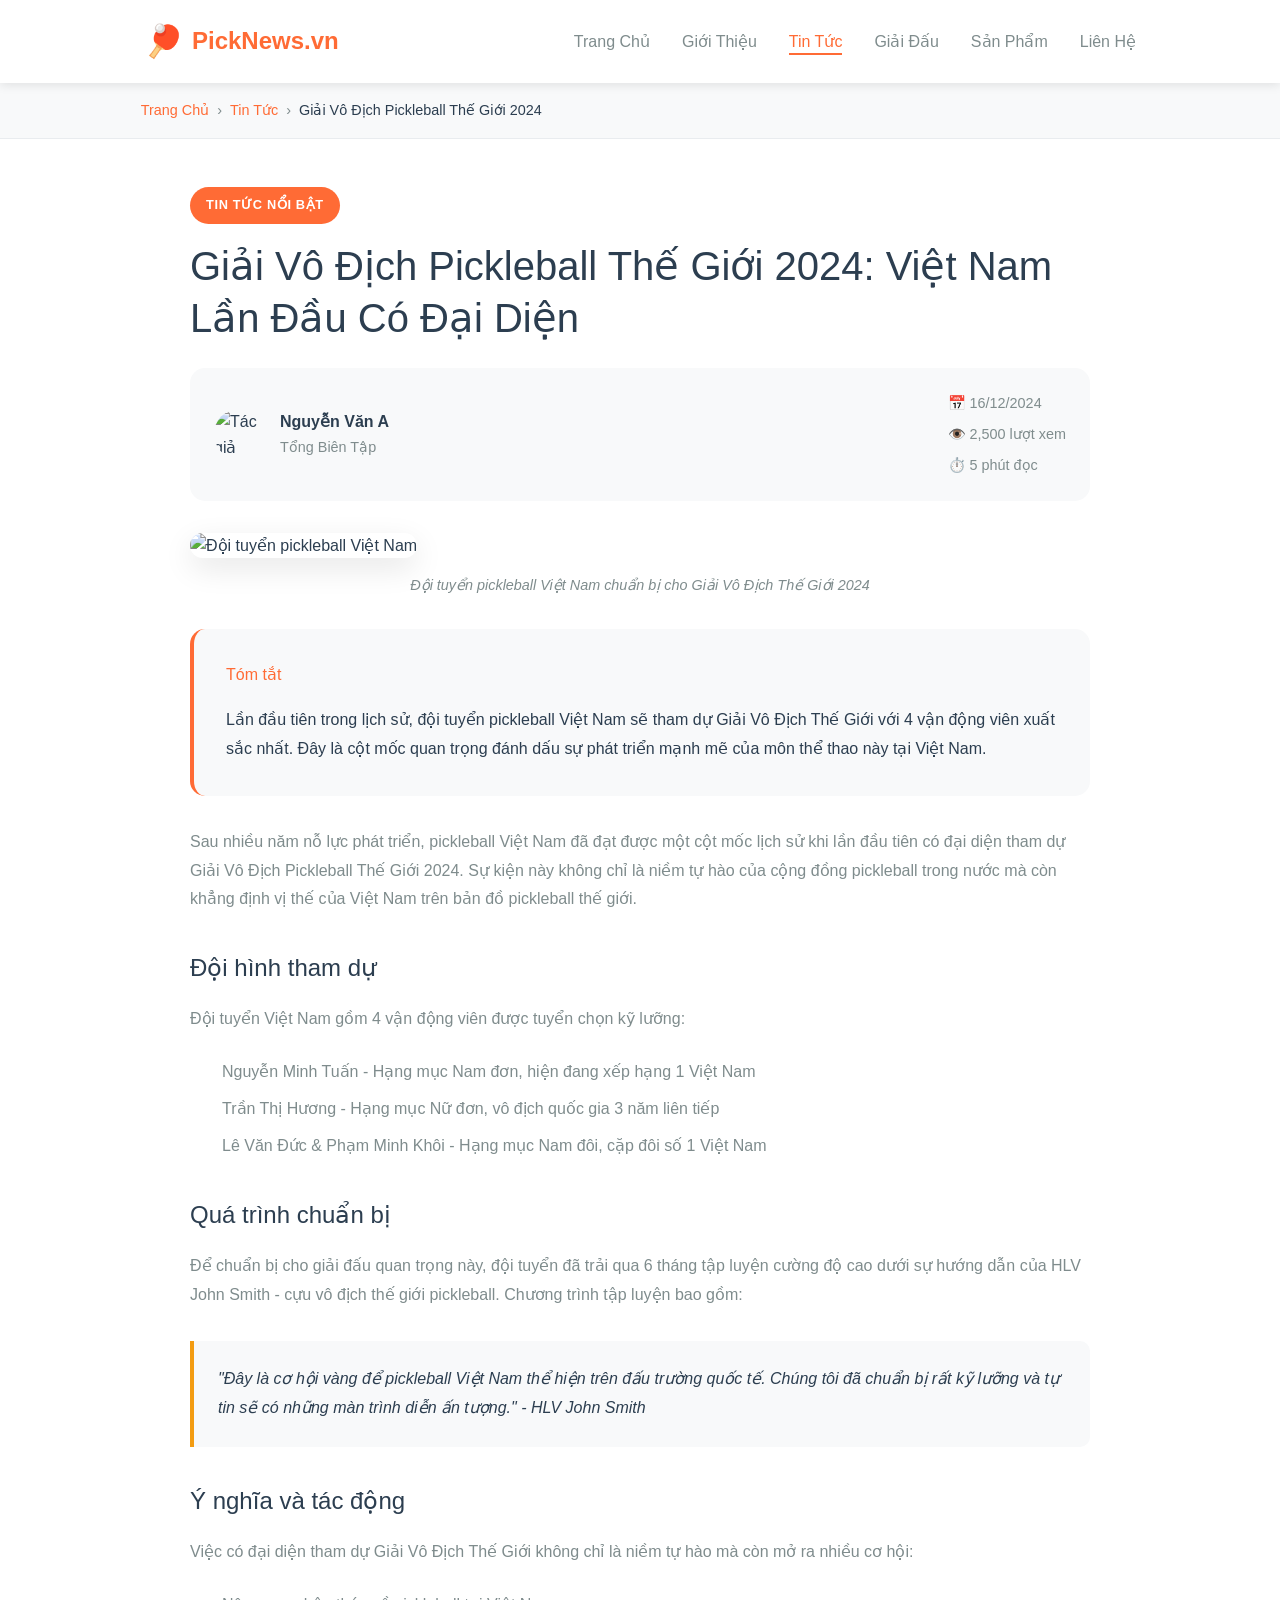
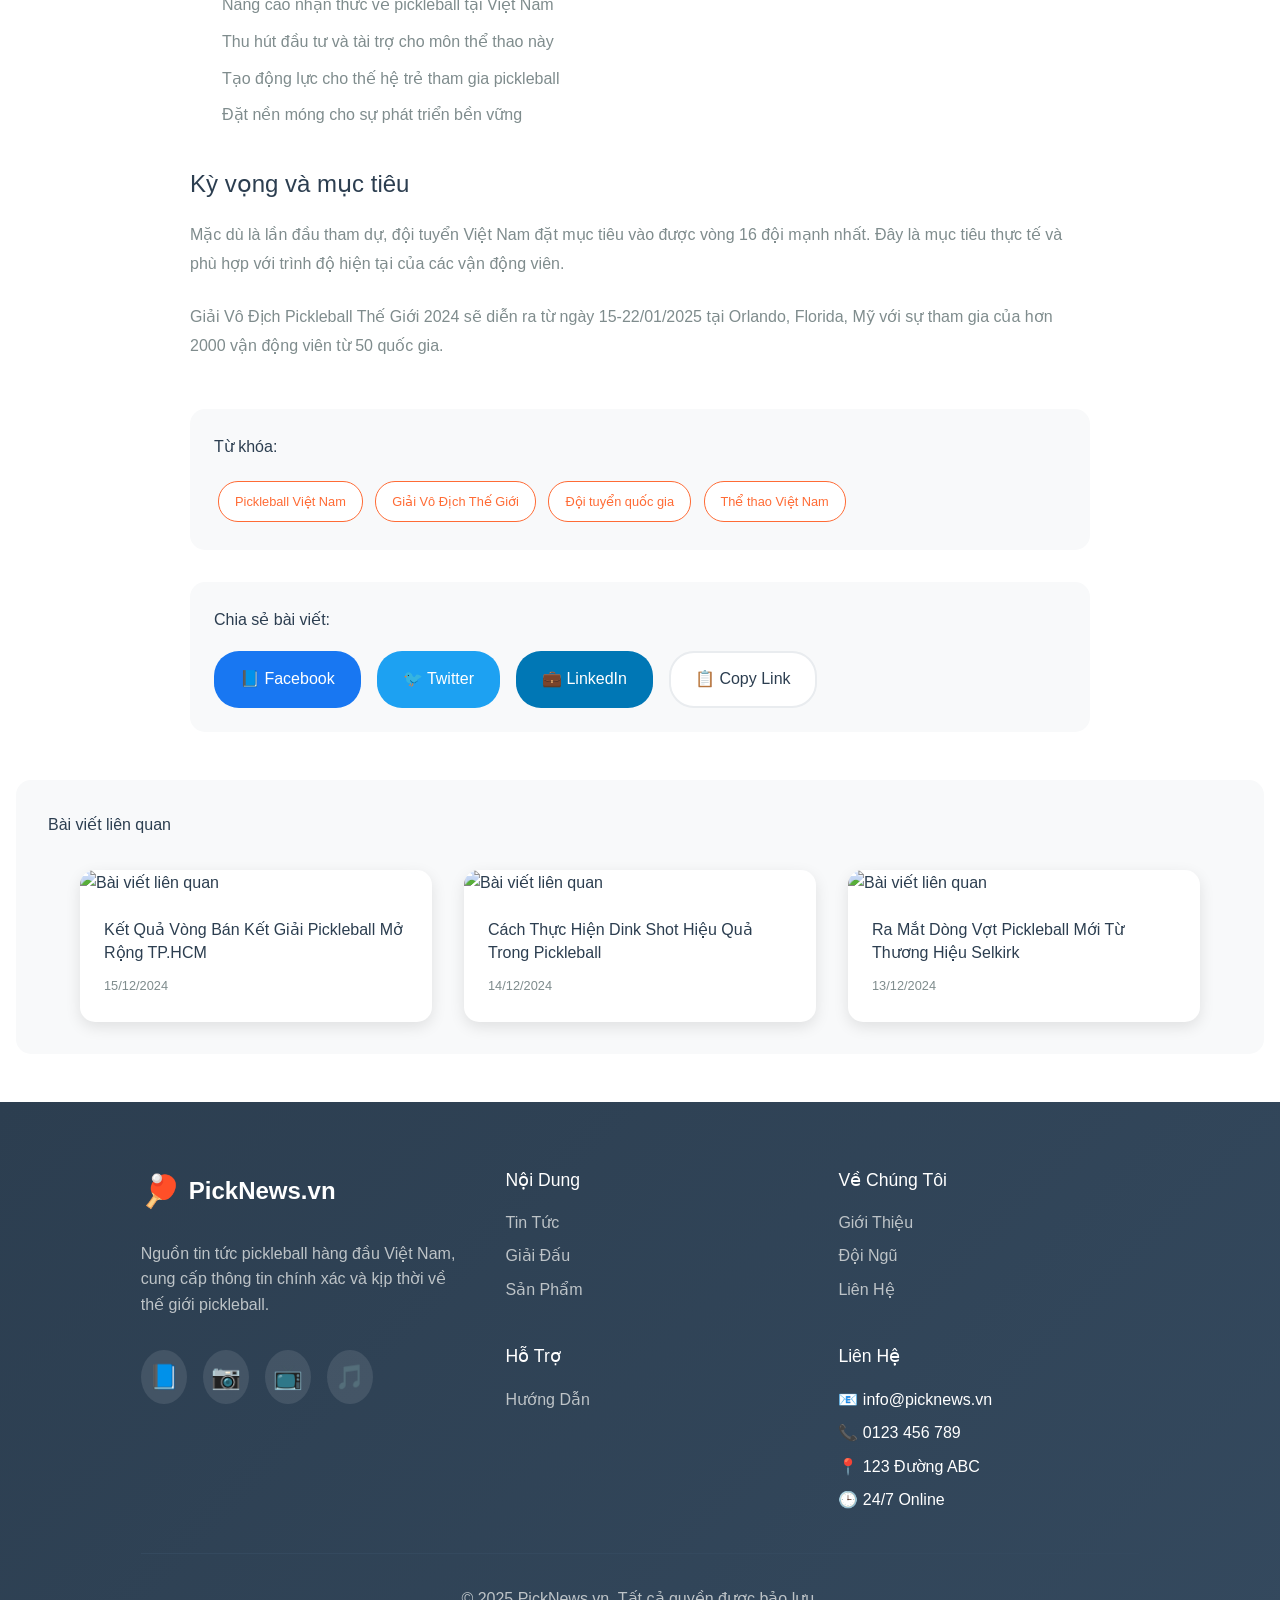
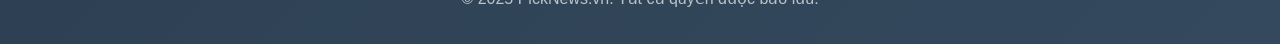
==== commit eabcee26: "12" ====
--- a/chi-tiet-tin-tuc.html
+++ b/chi-tiet-tin-tuc.html
@@ -22,8 +22,8 @@
             <ul class="nav-links">
                 <li><a href="index.html" class="nav-link">Trang Chủ</a></li>
                 <li><a href="gioi-thieu.html" class="nav-link">Giới Thiệu</a></li>
-                <li><a href="tin-tuc.html" class="nav-link">Tin Tức</a></li>
-                <li><a href="giai-dau.html" class="nav-link active">Giải Đấu</a></li>
+                <li><a href="tin-tuc.html" class="nav-link active">Tin Tức</a></li>
+                <li><a href="giai-dau.html" class="nav-link">Giải Đấu</a></li>
                 <li><a href="san-pham.html" class="nav-link">Sản Phẩm</a></li>
                 <li><a href="lien-he.html" class="nav-link">Liên Hệ</a></li>
                 <!-- <li><a href="lien-he.html" class="nav-link cta-button">Liên Hệ</a></li> -->
--- a/asset/css/style.css
+++ b/asset/css/style.css
@@ -2326,7 +2326,7 @@
 .about-content {
     max-width: var(--max-width-page);
     margin: 0 auto;
-    display: grid;
+    display: block;
     grid-template-columns: 2fr 1fr;
     gap: 4rem;
     align-items: start;
@@ -3686,6 +3686,43 @@
 }
 
 /* Responsive Design */
+@media(max-width:1024px){
+    .featured-news-card,
+    .featured-product-card {
+        grid-template-columns: 1fr;
+    }
+}
+
+@media(max-width:820px){
+    .news-meta{
+        flex-wrap: wrap;
+    }
+    .product-info{
+        gap: 1rem;
+        grid-template-columns: repeat(1,1fr);
+    }
+    .product-header{
+        max-width: var(--max-width-page);
+    }
+    .product-info h1{
+        font-size: 1.6rem;
+    }
+    .current-price {
+        font-size: 1.6rem;
+        font-weight: 600;
+        color: var(--primary-color);
+        margin: 0;
+    }
+    .product-price{
+        flex-wrap: wrap;
+        justify-content: end;
+    }
+    .product-quantity label {
+        font-weight: 400;
+        font-size: 0.8rem;
+    }
+}
+
 @media (max-width: 768px) {
     .nav-links {
         display: none;
@@ -3824,6 +3861,22 @@
         align-items: center;
     }
 
+    .news-grid,
+    .news-item,
+    .featured-news-card{
+        grid-template-columns: repeat(auto-fit, minmax(300px, 1fr));
+        gap: 2rem;
+    }
+
+    .featured-news{
+        padding: 2rem 1rem;
+    }
+
+
+    .news-meta{
+        flex-wrap: wrap;
+    }
+
     .category-btn,
     .tab-btn {
         width: 100%;
